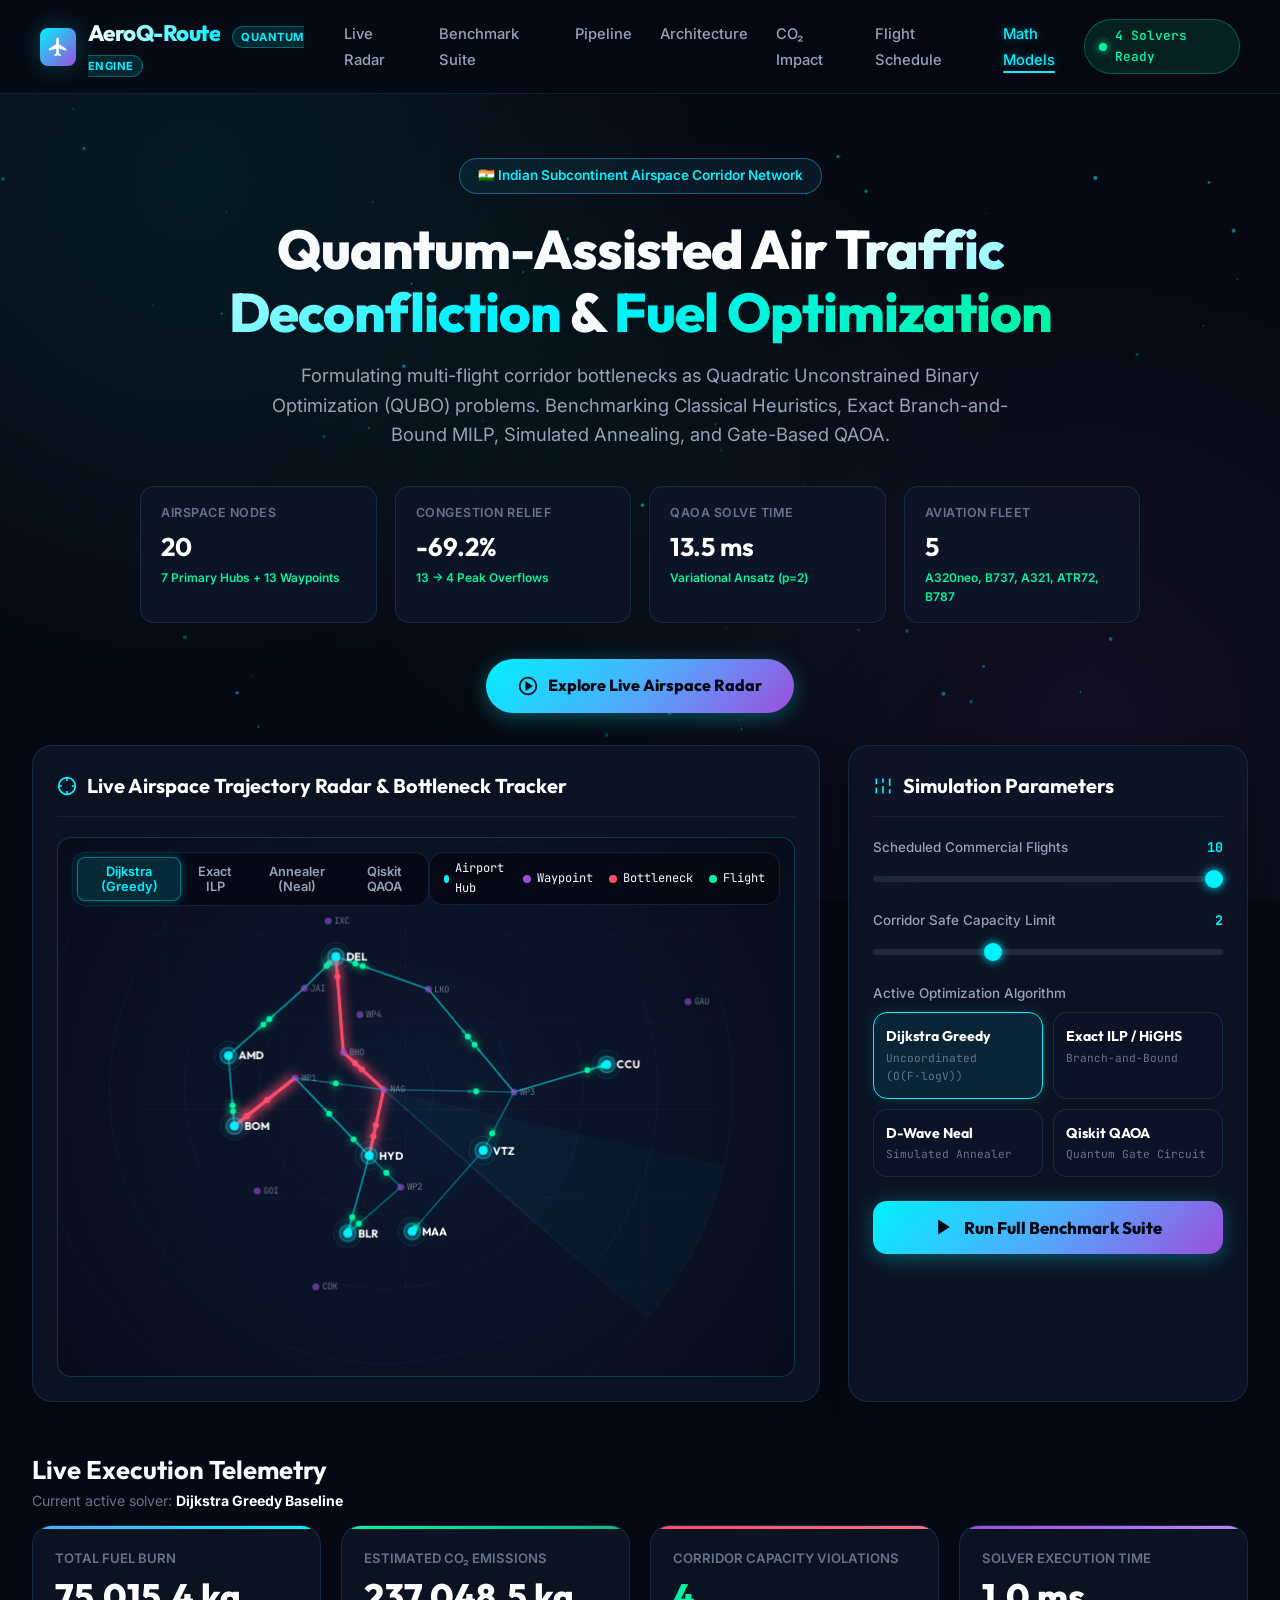
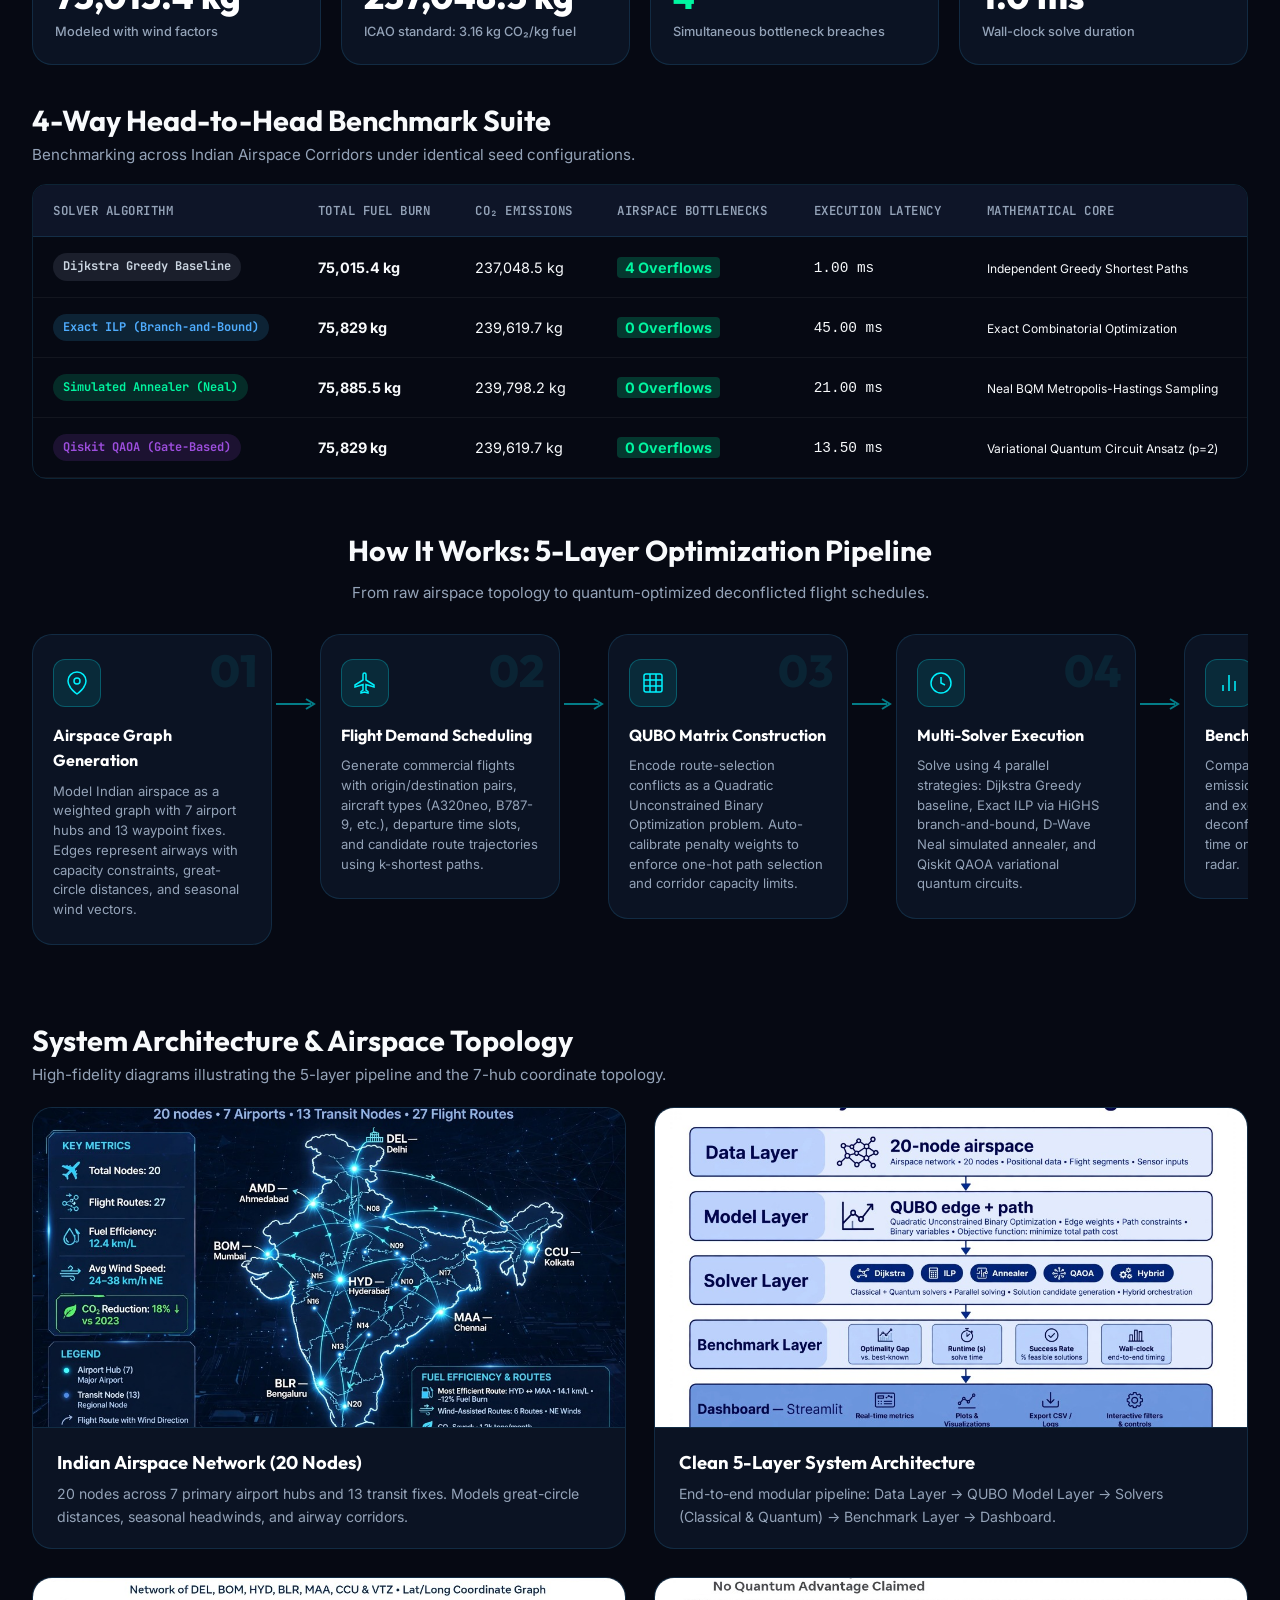
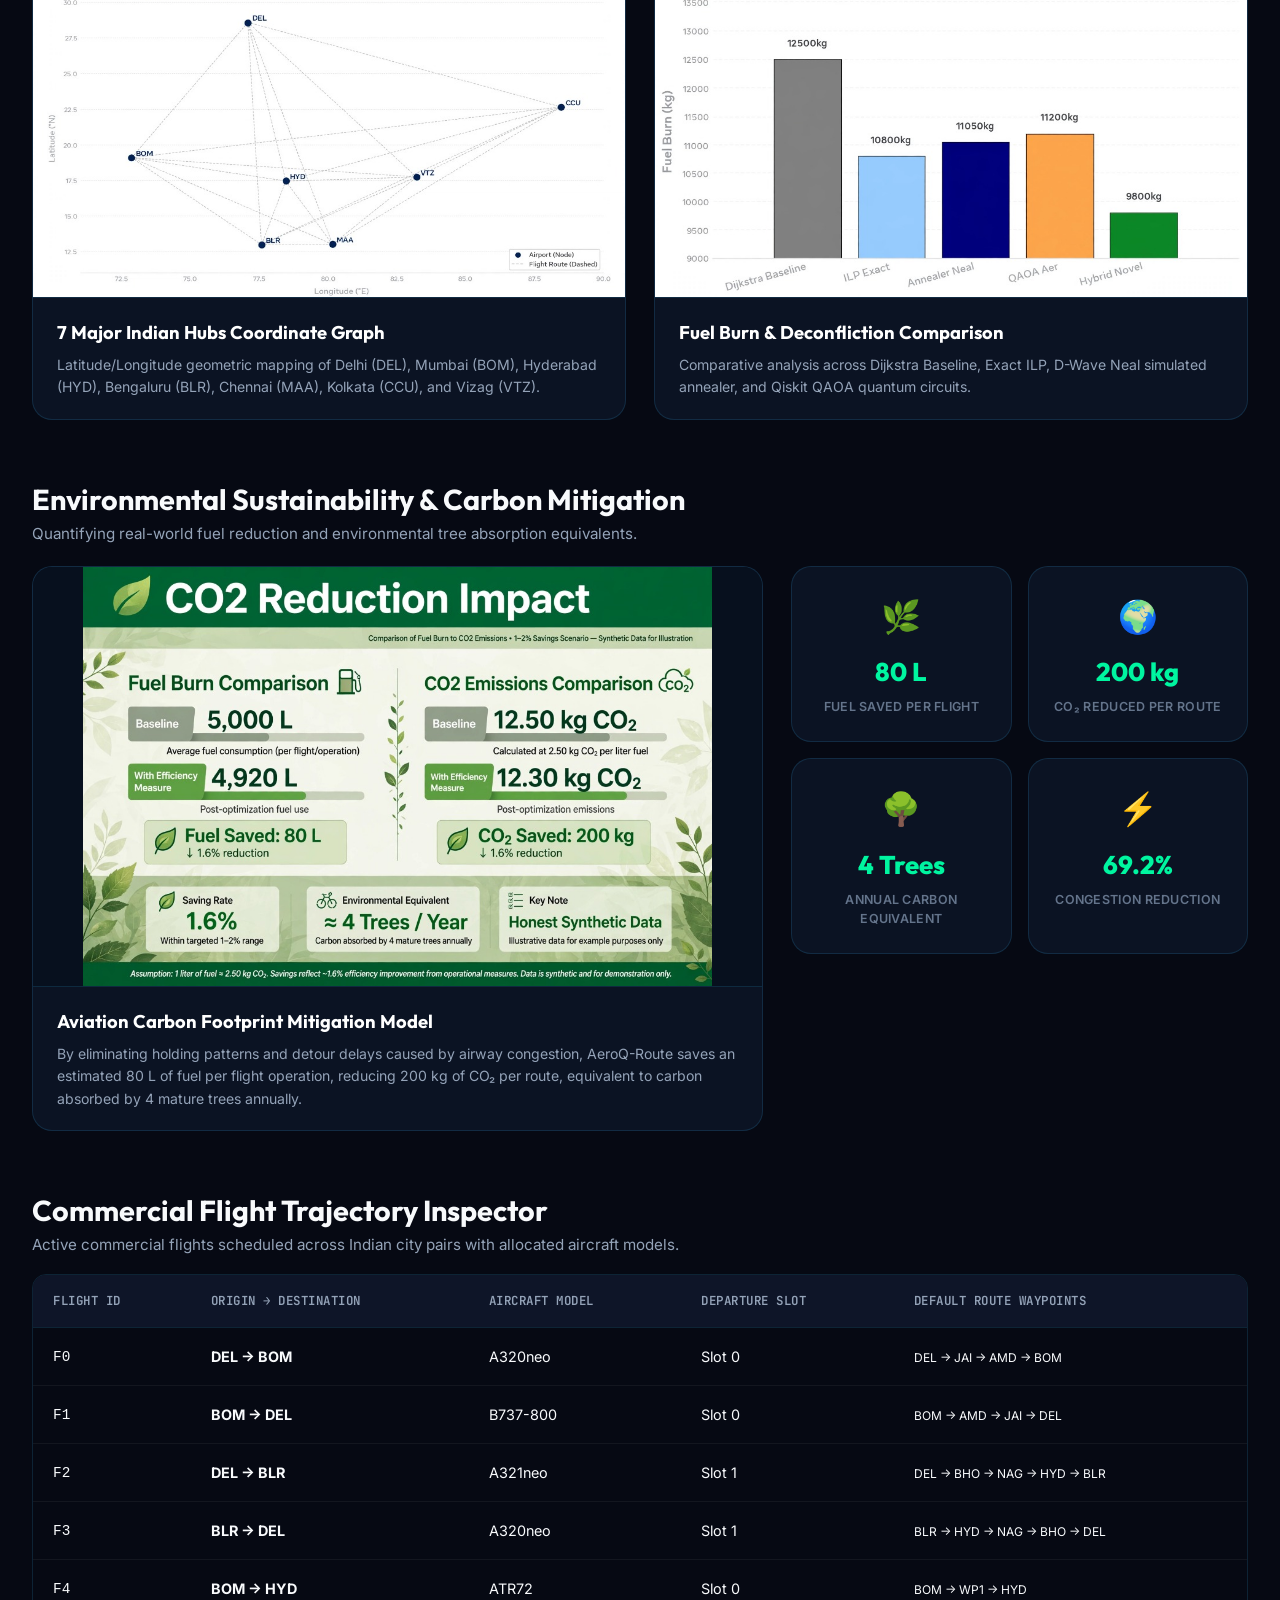
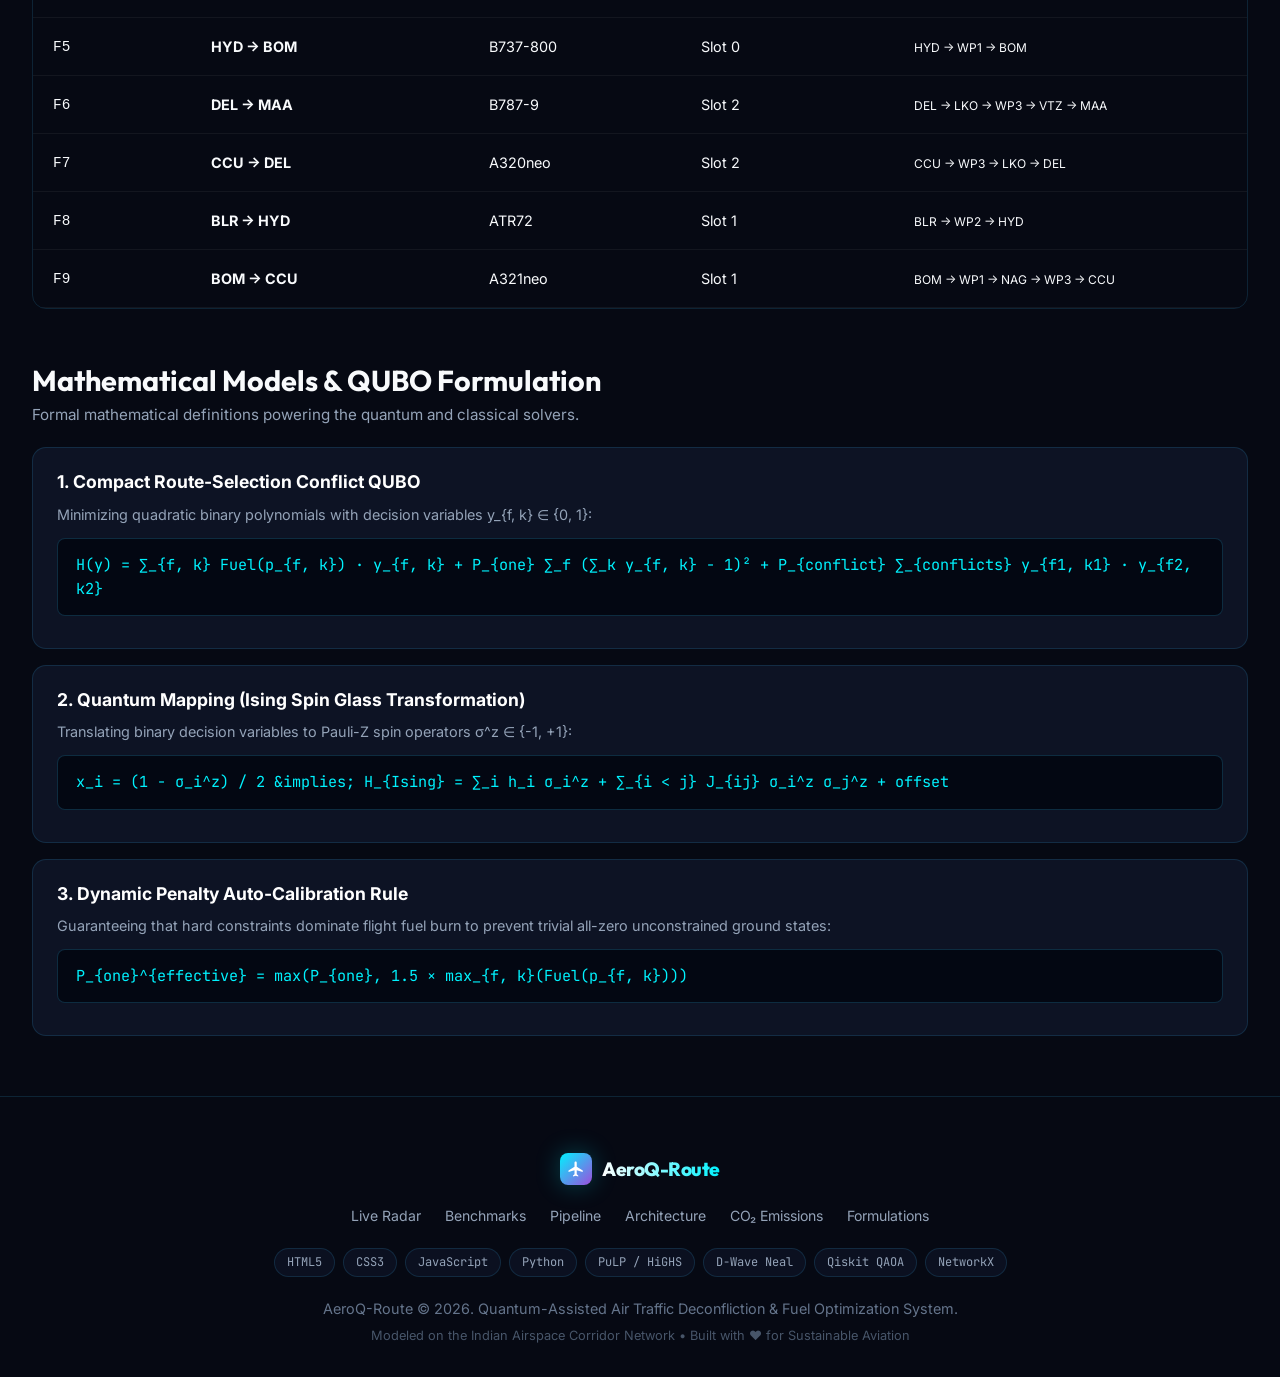
==== quantum-flight-optimizer/index.html @ af7f89a5 "Add files via upload" ====
<!DOCTYPE html>
<html lang="en">
<head>
  <meta charset="UTF-8">
  <meta http-equiv="refresh" content="0; url=web/index.html">
  <script type="text/javascript">
    window.location.replace("web/index.html");
  </script>
  <title>AeroQ-Route: Quantum Flight Optimization</title>
</head>
<body style="background-color: #060913; color: #f8fafc; font-family: -apple-system, BlinkMacSystemFont, 'Segoe UI', Roboto, sans-serif; display: flex; align-items: center; justify-content: center; height: 100vh; margin: 0; text-align: center;">
  <div>
    <h1 style="font-size: 2rem; margin-bottom: 12px; color: #00f2fe;">✈️ AeroQ-Route</h1>
    <p style="color: #94a3b8; margin-bottom: 24px;">Launching Quantum Airspace Visualizer...</p>
    <p><a href="web/index.html" style="color: #00f5a0; text-decoration: none; border: 1px solid #00f5a0; padding: 10px 20px; border-radius: 8px;">Click here if not redirected automatically</a></p>
  </div>
</body>
</html>
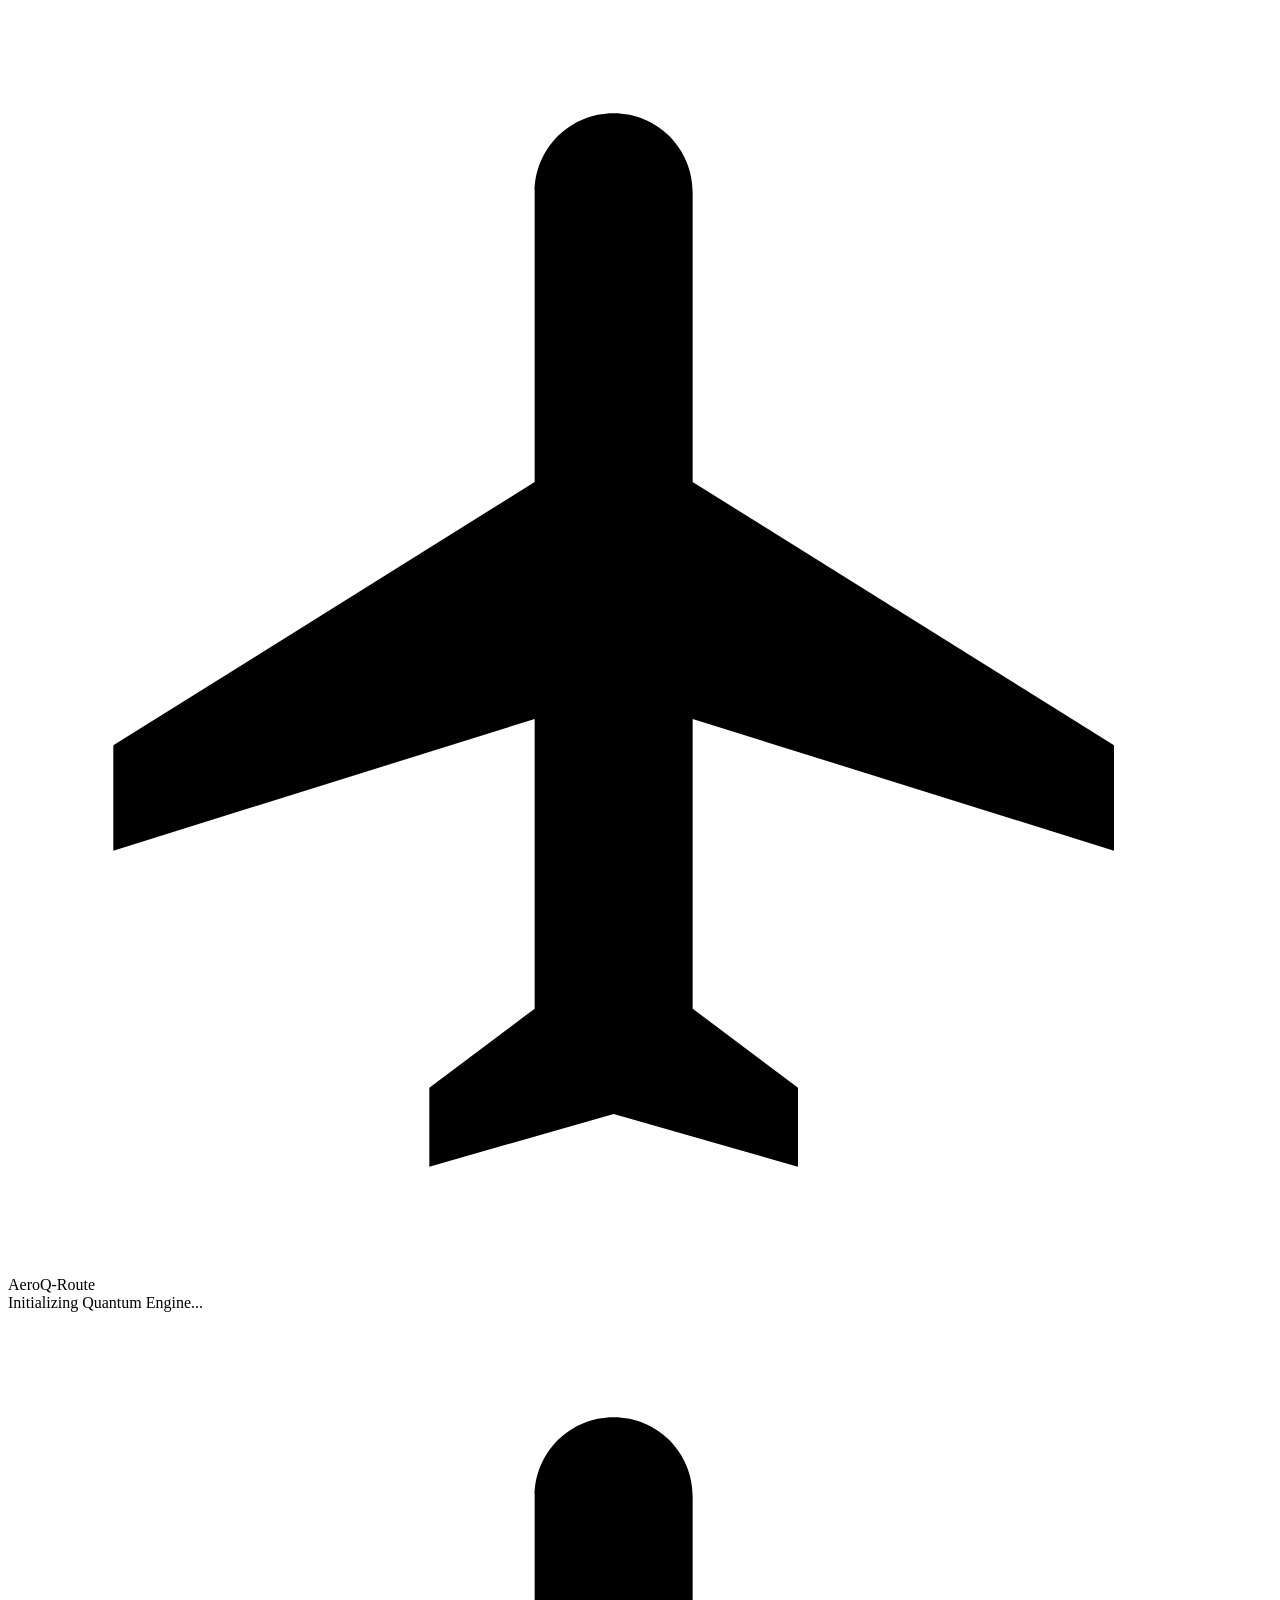
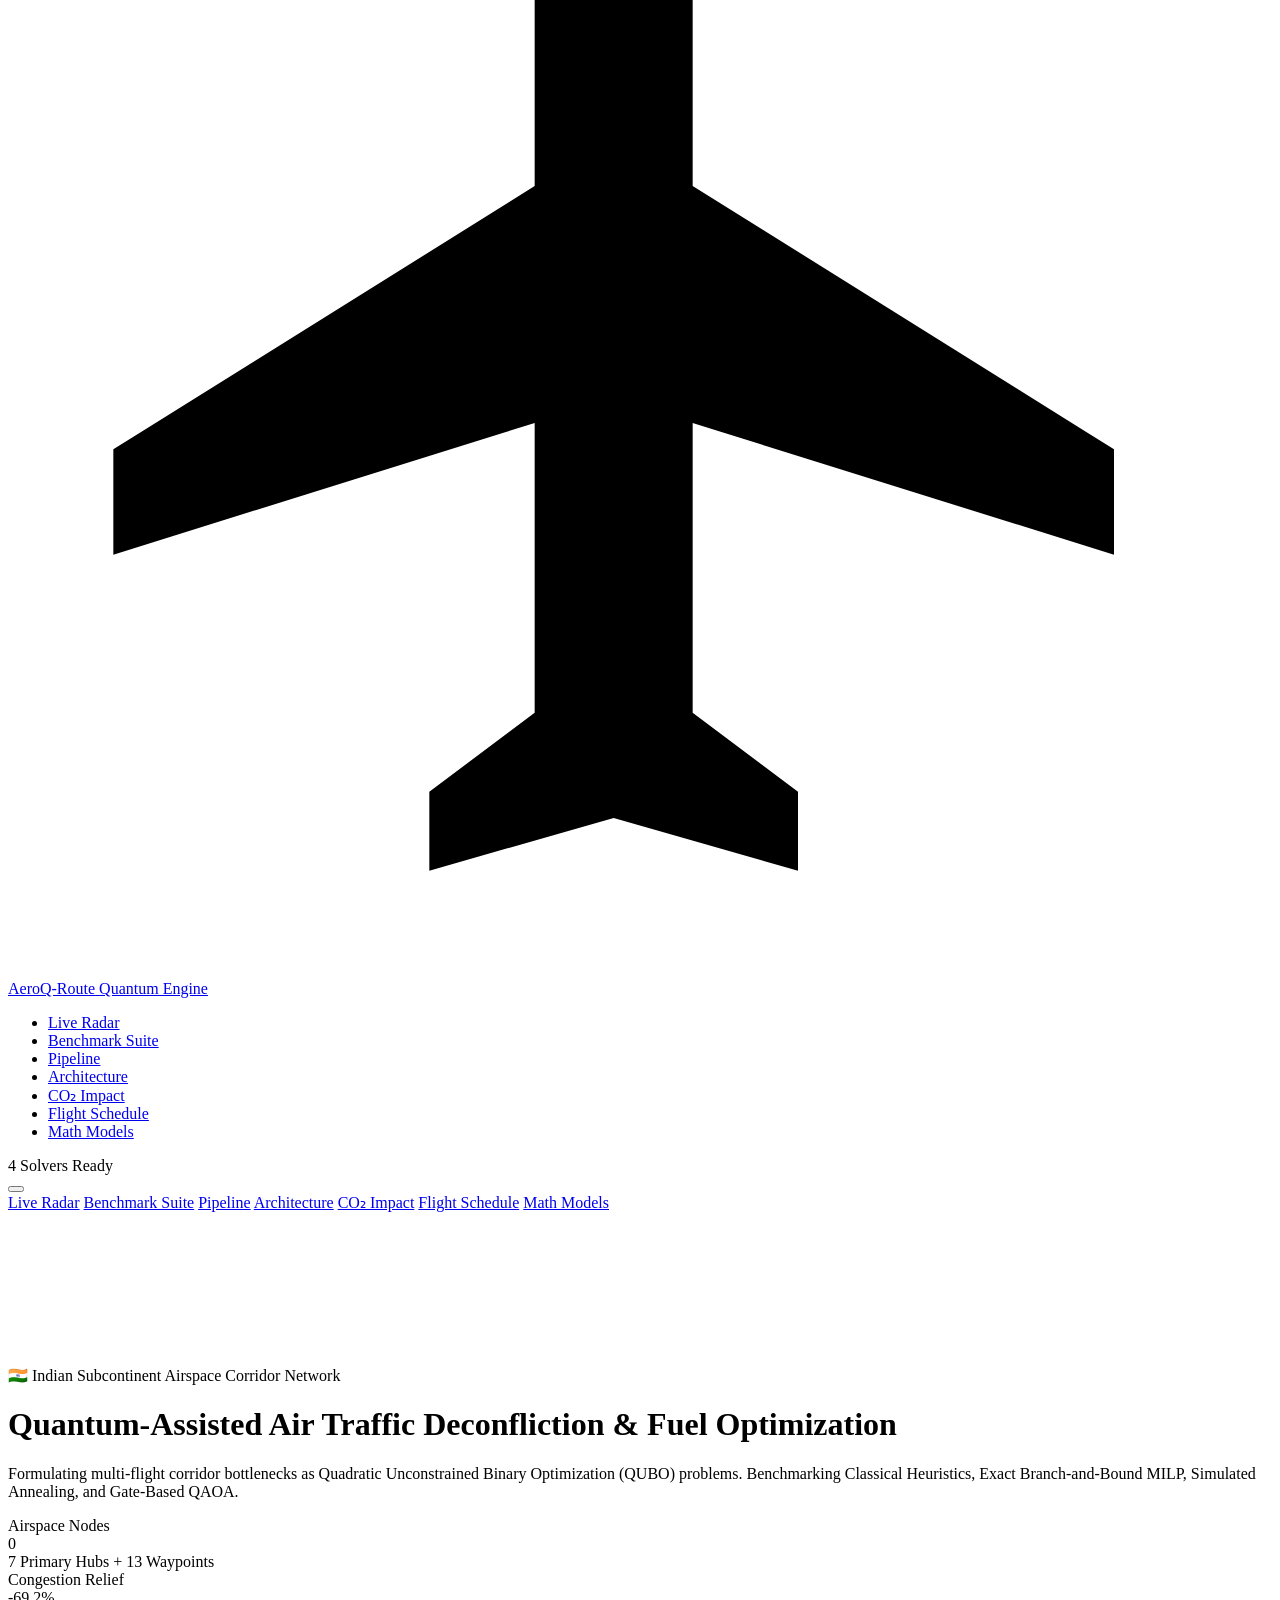
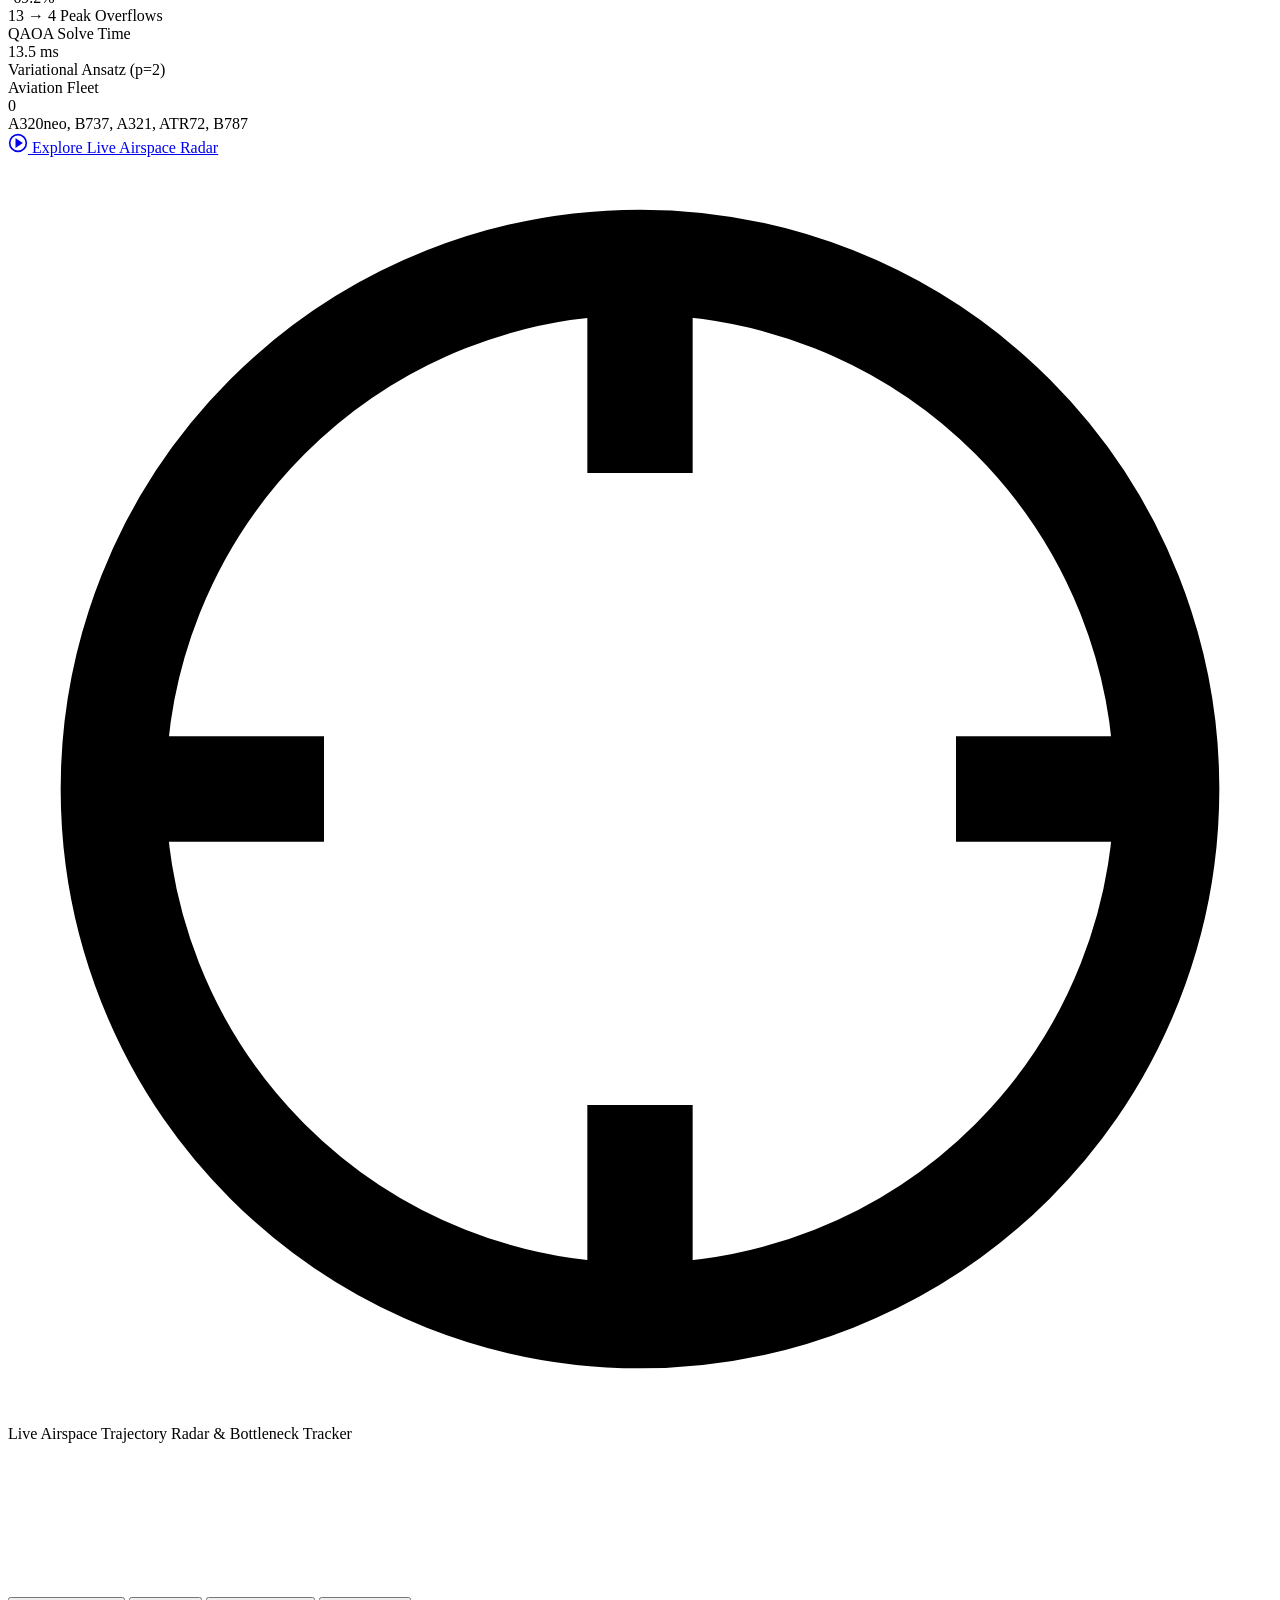
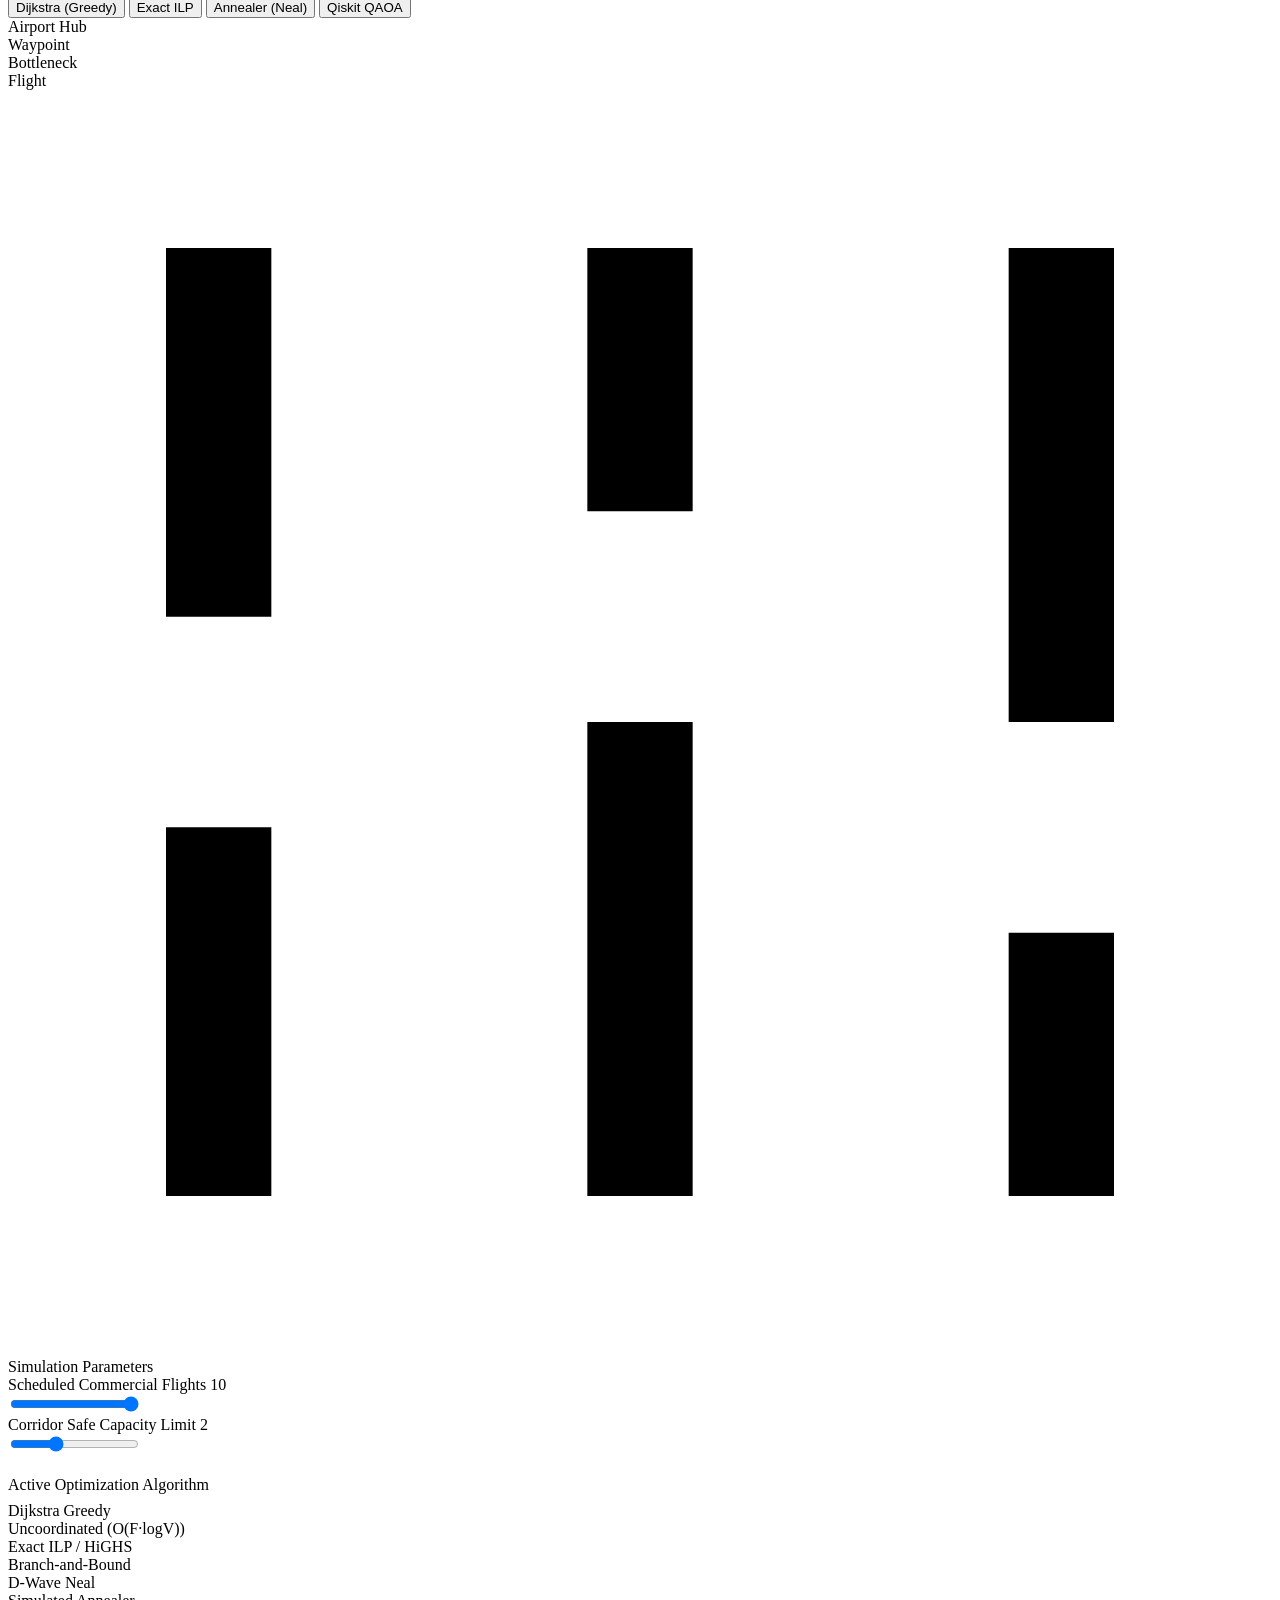
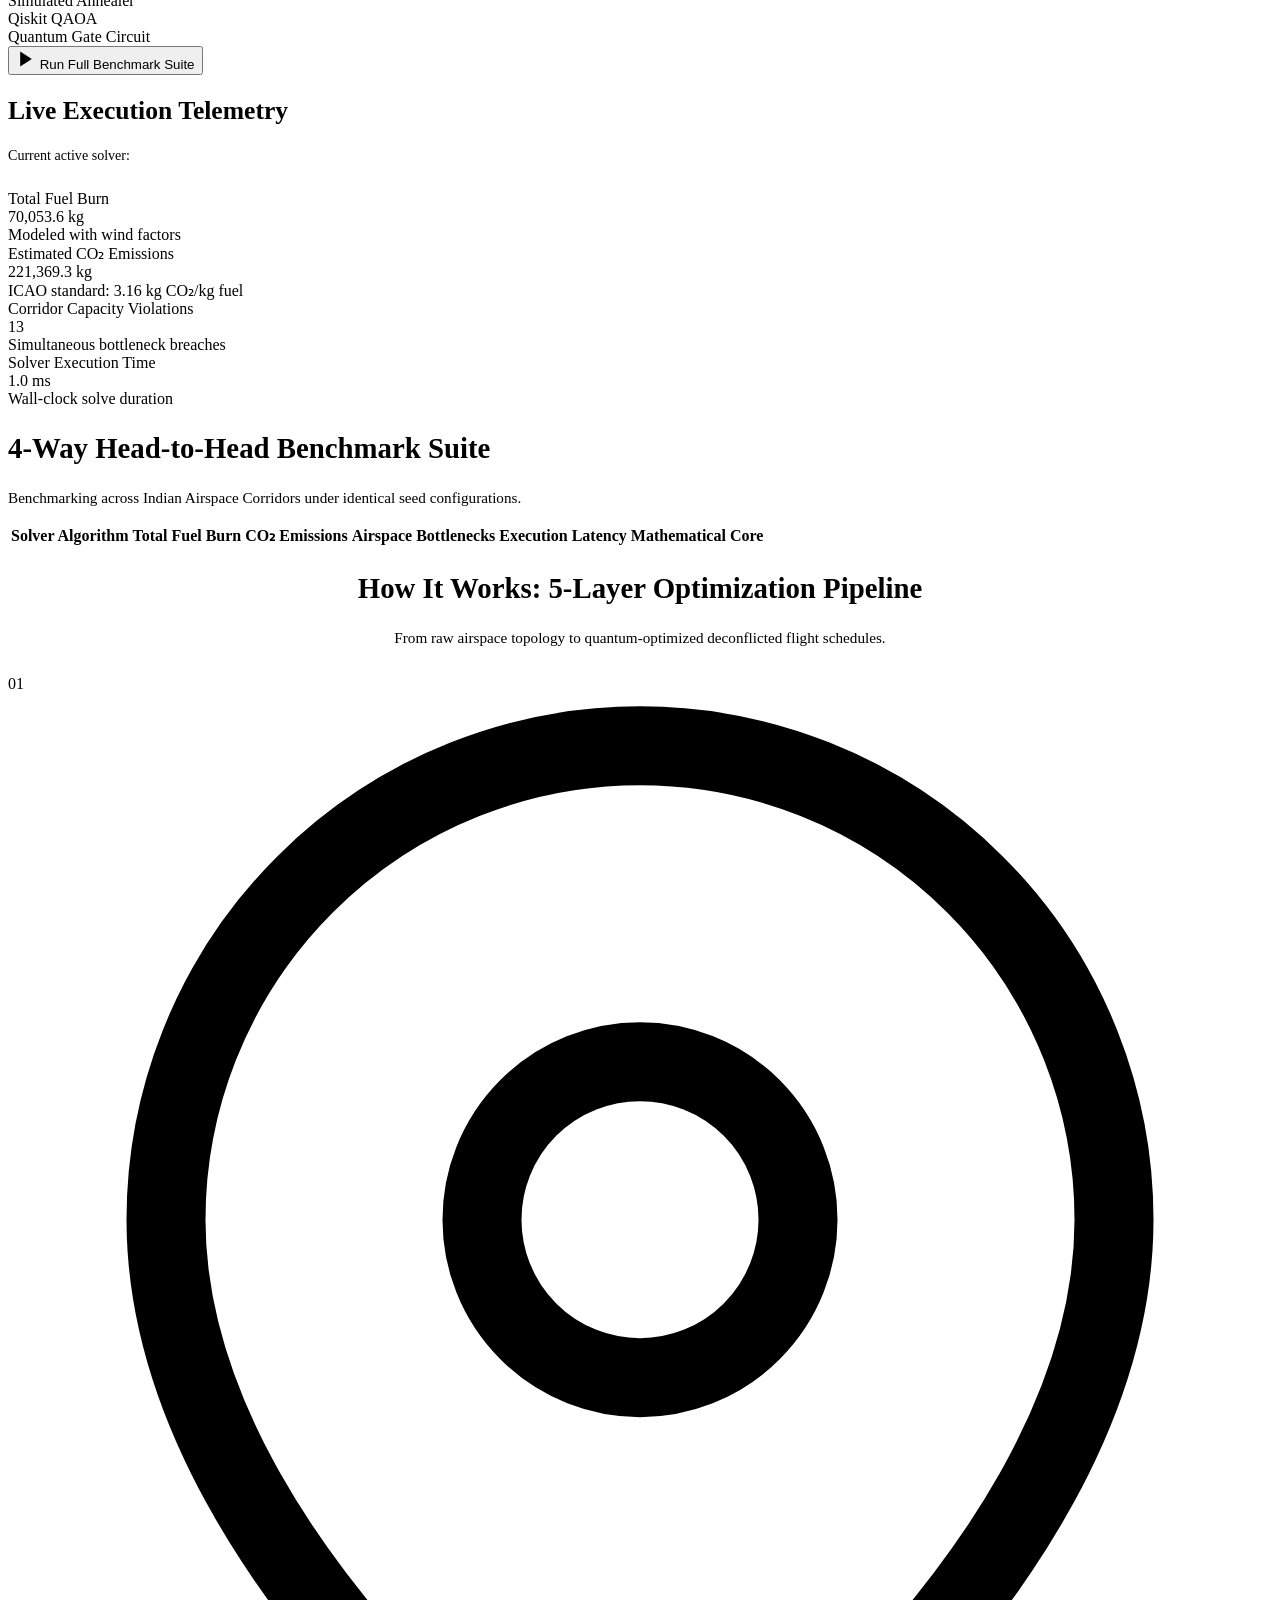
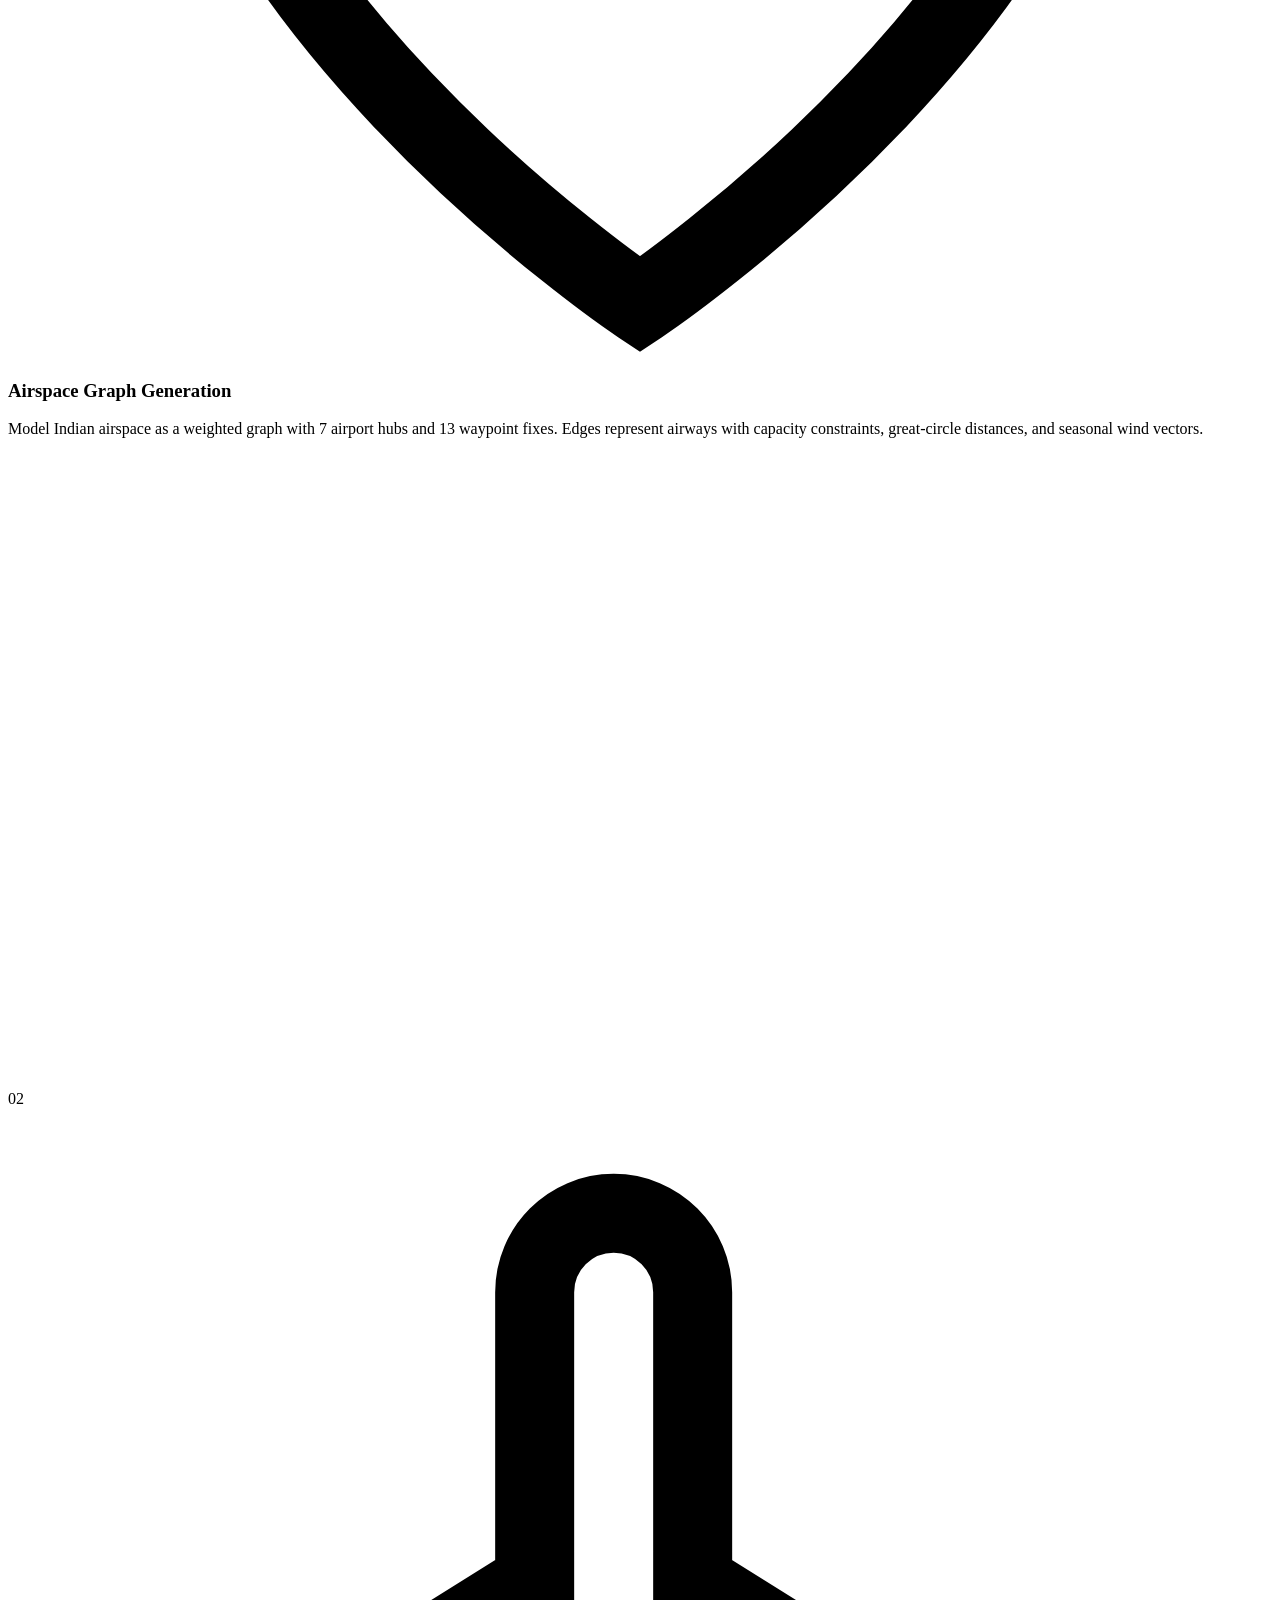
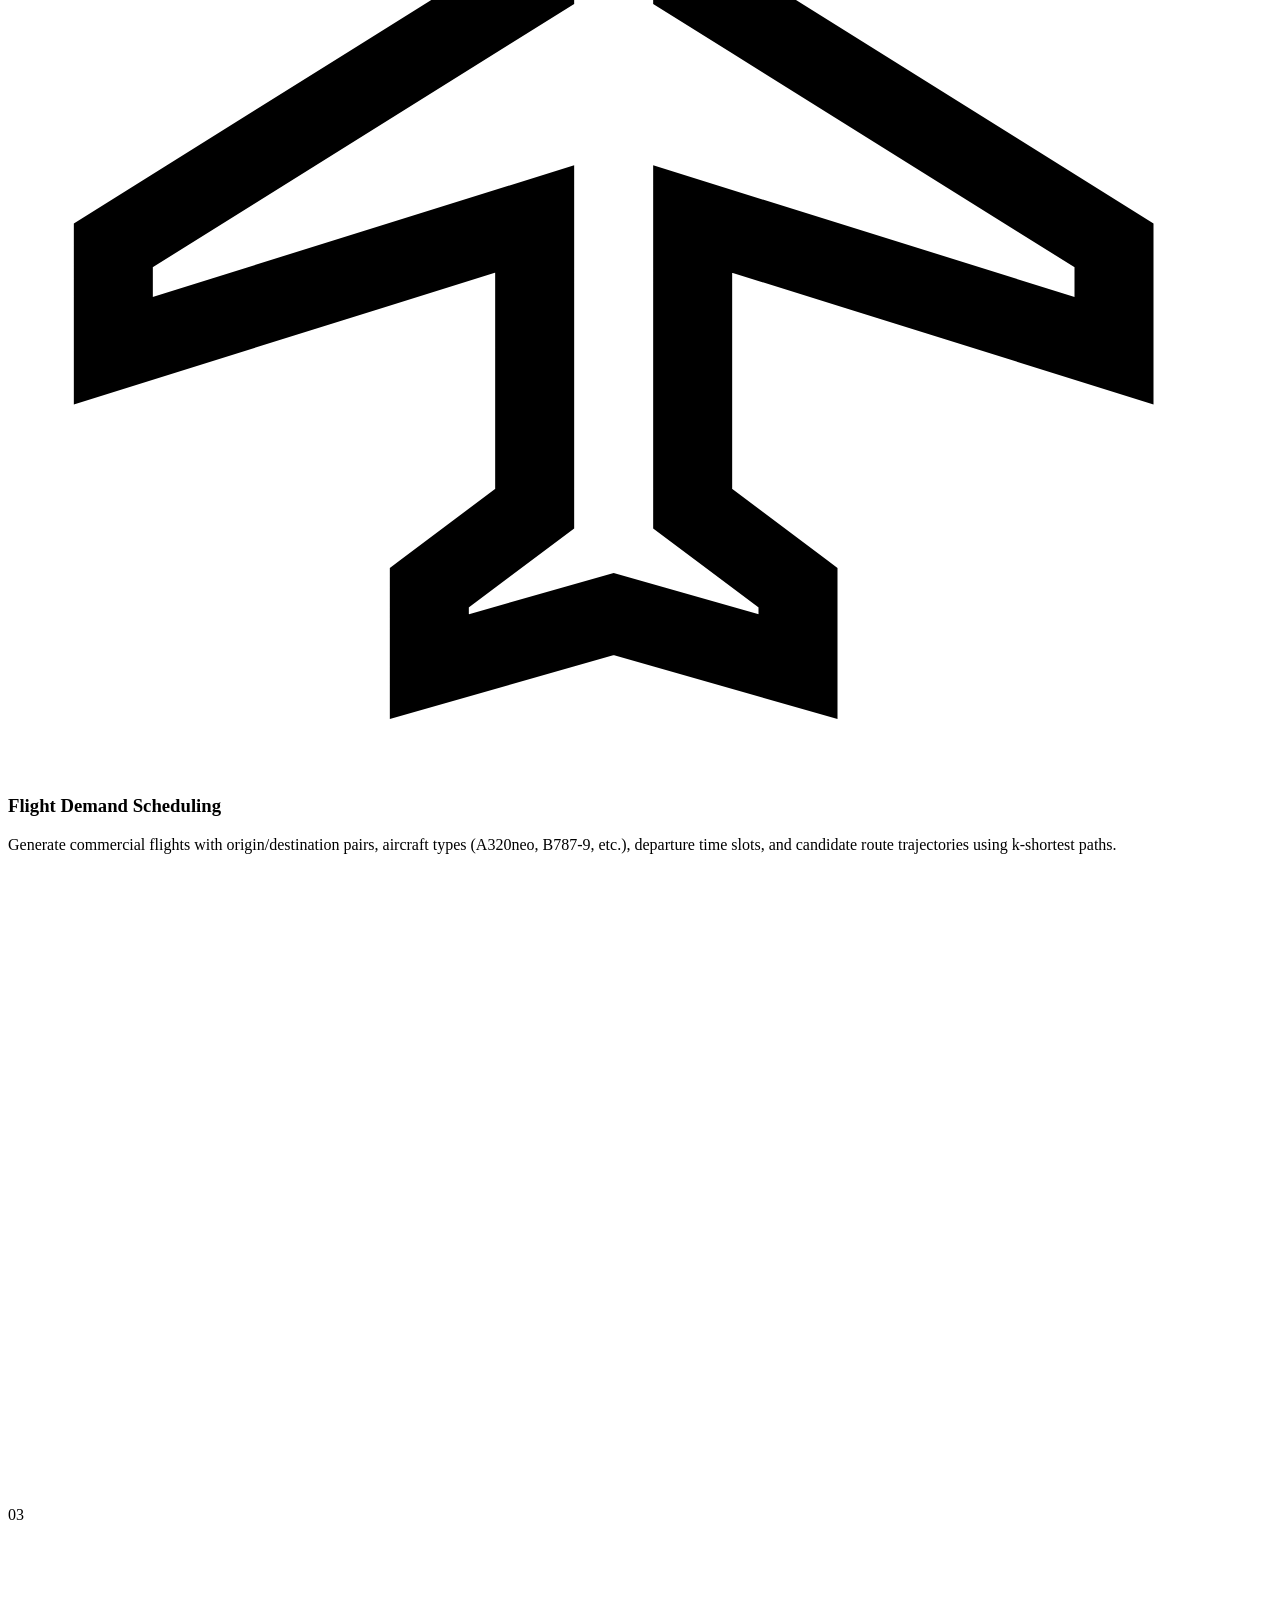
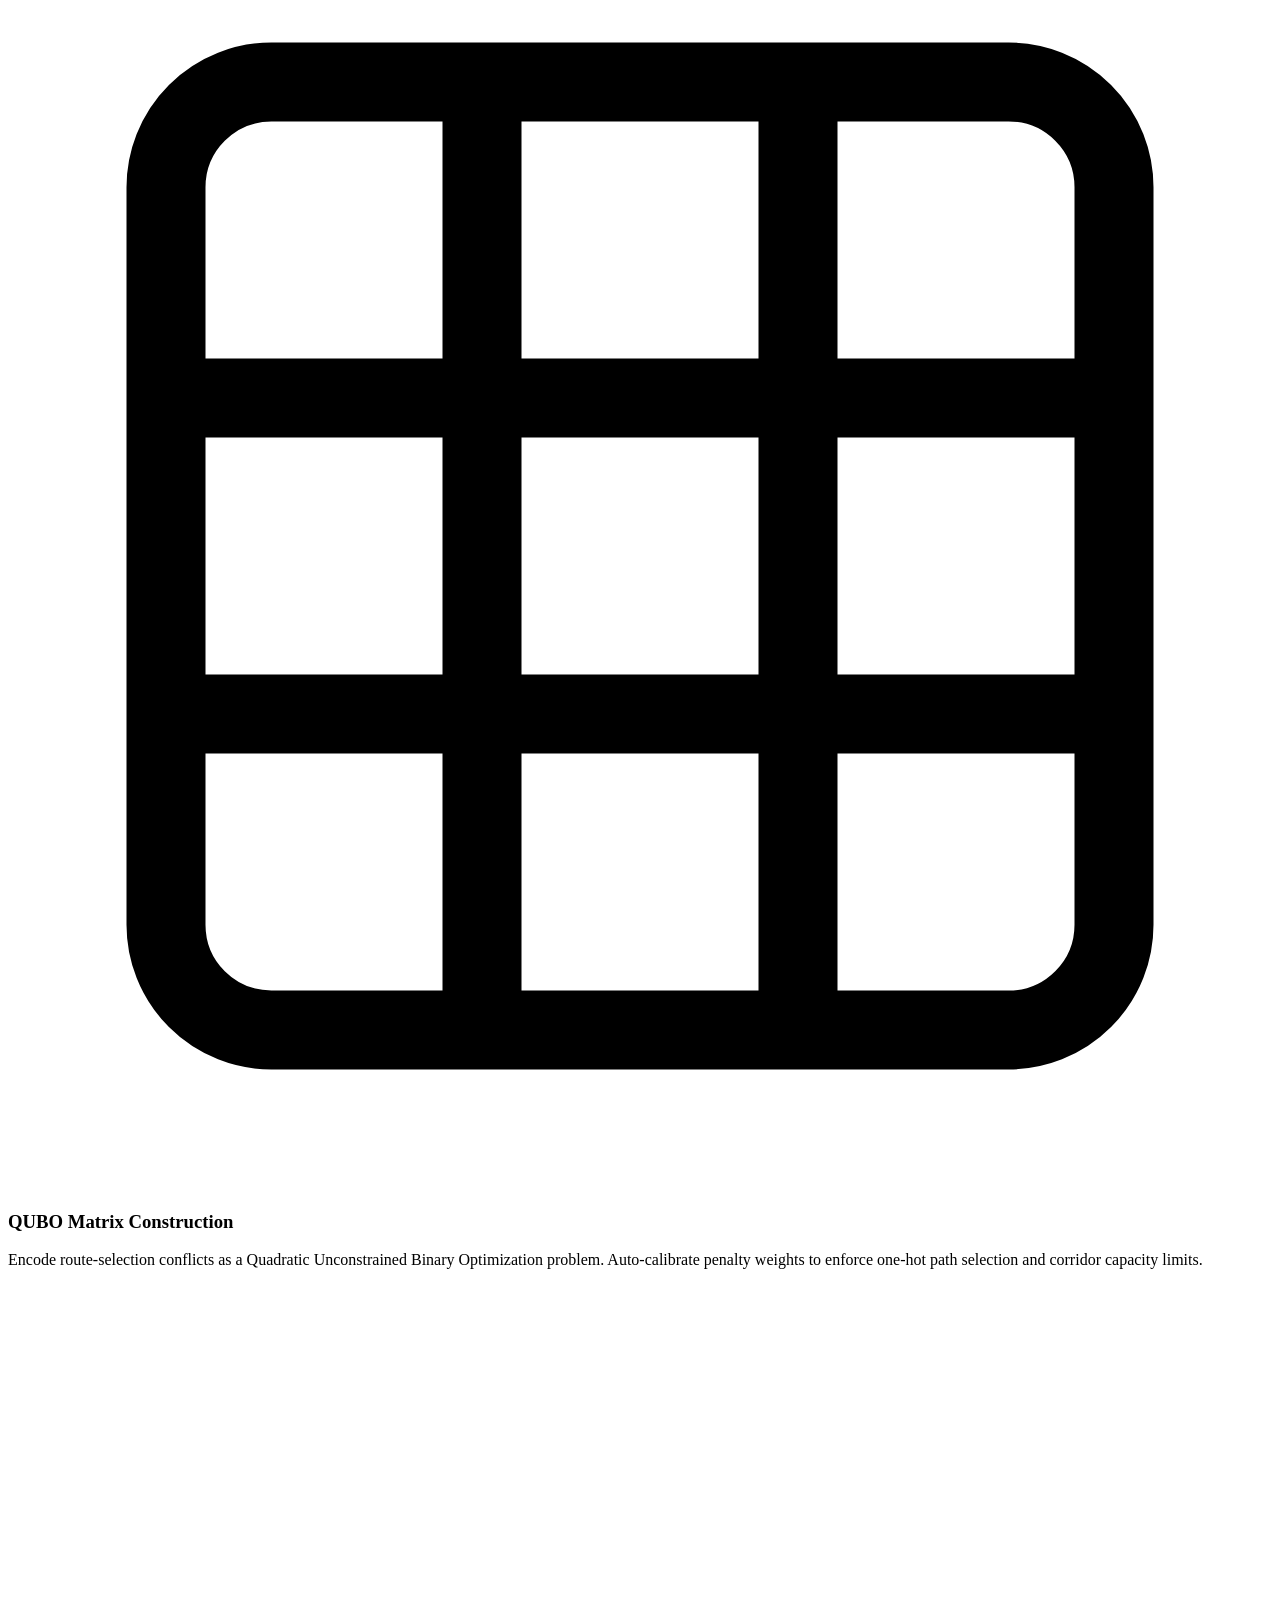
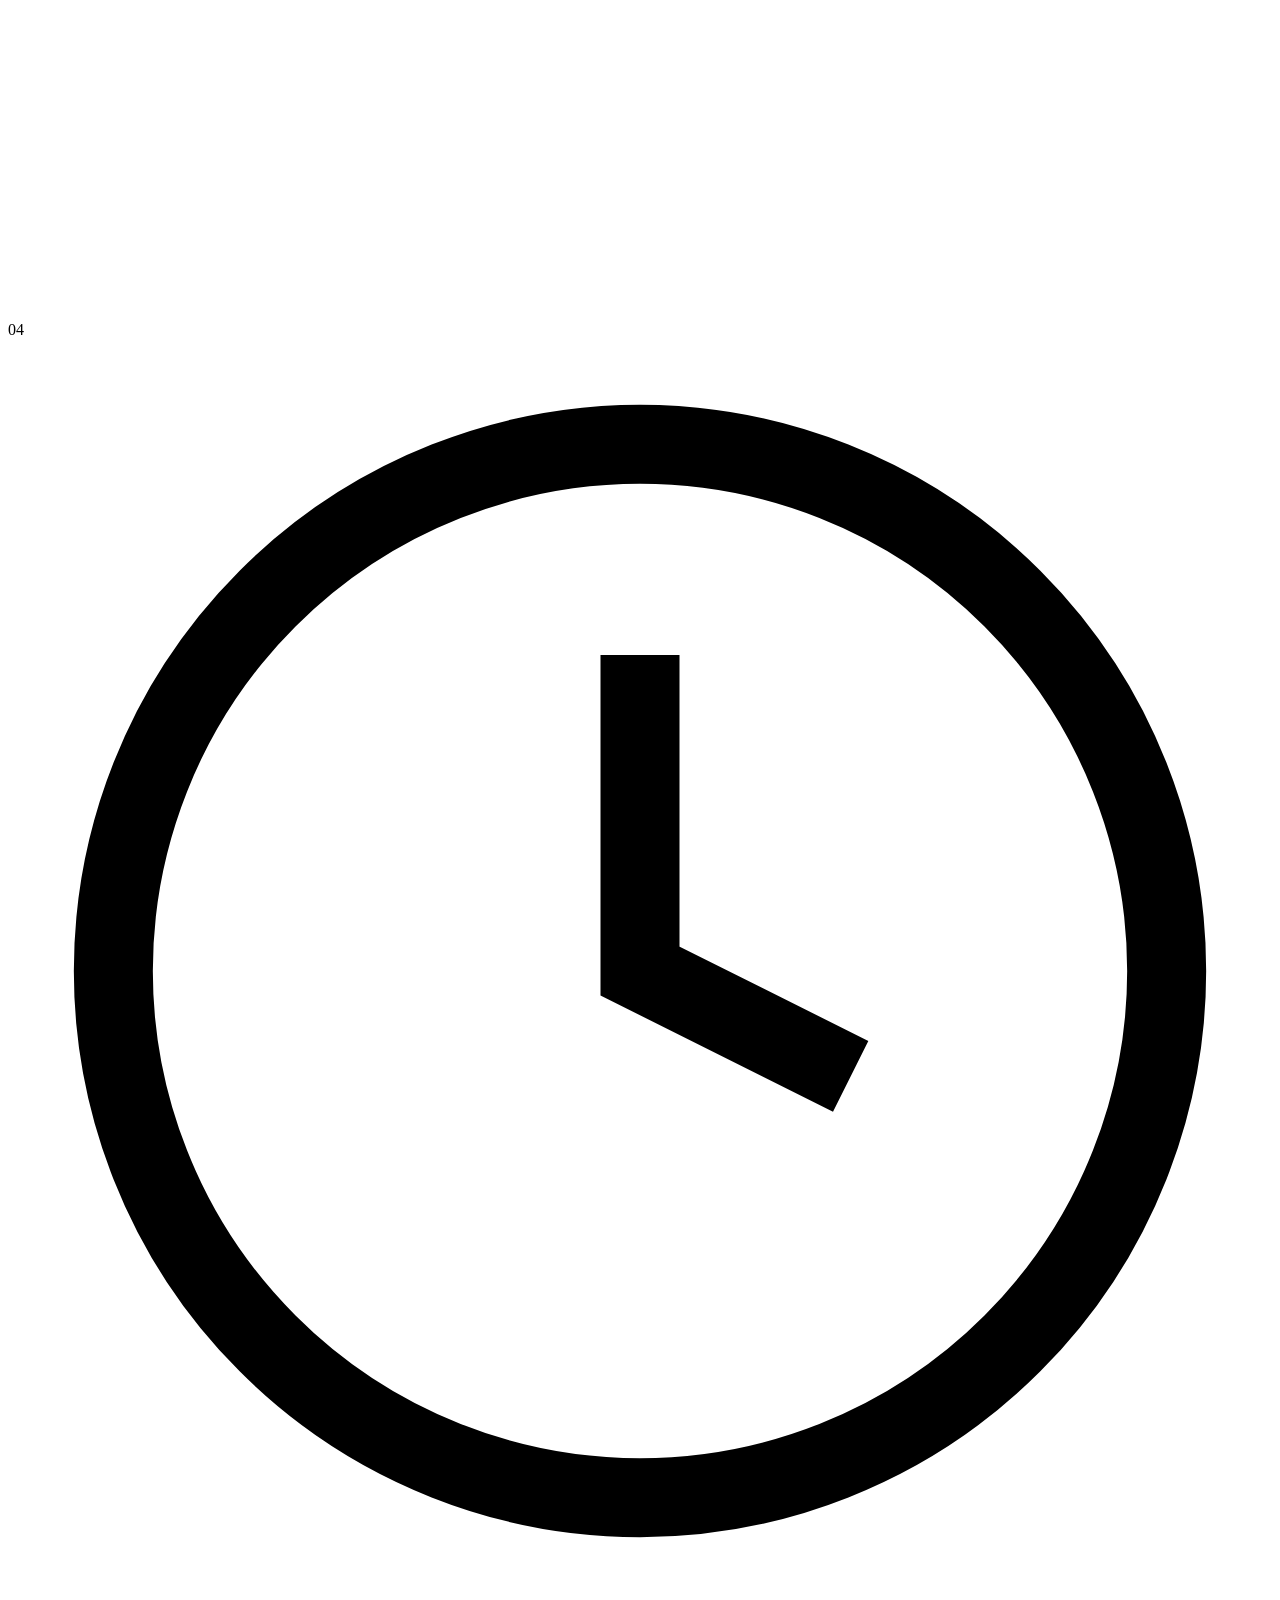
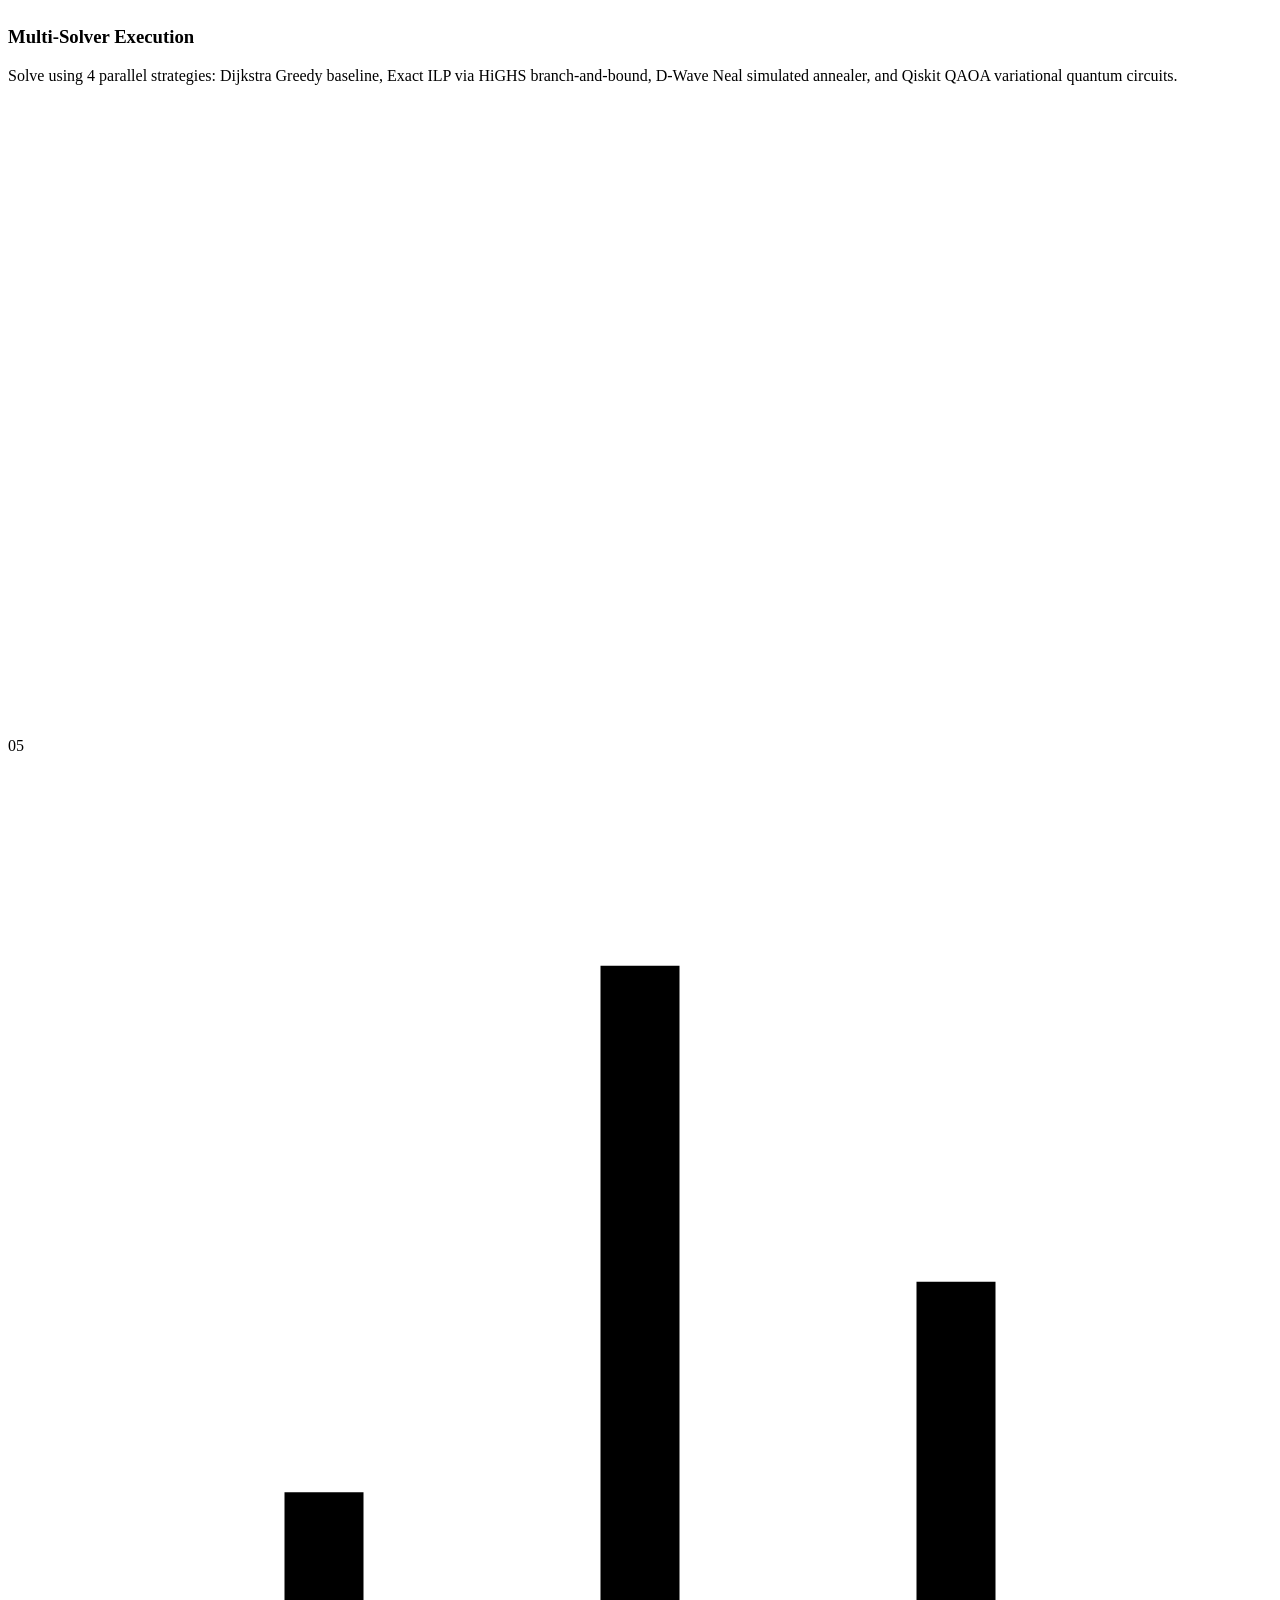
==== commit 41bd70b9: "Add files via upload" ====
--- a/quantum-flight-optimizer/index.html
+++ b/quantum-flight-optimizer/index.html
@@ -2,17 +2,559 @@
 <html lang="en">
 <head>
   <meta charset="UTF-8">
-  <meta http-equiv="refresh" content="0; url=web/index.html">
-  <script type="text/javascript">
-    window.location.replace("web/index.html");
-  </script>
-  <title>AeroQ-Route: Quantum Flight Optimization</title>
+  <meta name="viewport" content="width=device-width, initial-scale=1.0">
+  <title>AeroQ-Route: Quantum Flight Optimization & Airspace Deconfliction</title>
+  <meta name="description" content="Quantum-assisted air traffic management, multi-aircraft trajectory deconfliction, and carbon emissions reduction platform modeled on Indian airspace corridors.">
+  <link rel="stylesheet" href="css/style.css">
+  <link rel="icon" href="data:image/svg+xml,<svg xmlns=%22http://www.w3.org/2000/svg%22 viewBox=%220 0 32 32%22><text y=%2226%22 font-size=%2226%22>✈️</text></svg>">
 </head>
-<body style="background-color: #060913; color: #f8fafc; font-family: -apple-system, BlinkMacSystemFont, 'Segoe UI', Roboto, sans-serif; display: flex; align-items: center; justify-content: center; height: 100vh; margin: 0; text-align: center;">
-  <div>
-    <h1 style="font-size: 2rem; margin-bottom: 12px; color: #00f2fe;">✈️ AeroQ-Route</h1>
-    <p style="color: #94a3b8; margin-bottom: 24px;">Launching Quantum Airspace Visualizer...</p>
-    <p><a href="web/index.html" style="color: #00f5a0; text-decoration: none; border: 1px solid #00f5a0; padding: 10px 20px; border-radius: 8px;">Click here if not redirected automatically</a></p>
+<body>
+
+  <!-- Splash Loader -->
+  <div class="splash-screen" id="splashScreen">
+    <div class="splash-content">
+      <div class="splash-icon">
+        <svg viewBox="0 0 24 24" fill="currentColor">
+          <path d="M21 16v-2l-8-5V3.5c0-.83-.67-1.5-1.5-1.5S10 2.67 10 3.5V9l-8 5v2l8-2.5V19l-2 1.5V22l3.5-1 3.5 1v-1.5L13 19v-5.5l8 2.5z"/>
+        </svg>
+      </div>
+      <div class="splash-title">AeroQ-Route</div>
+      <div class="splash-sub">Initializing Quantum Engine...</div>
+      <div class="splash-progress-bar">
+        <div class="splash-progress-fill" id="splashProgressFill"></div>
+      </div>
+    </div>
   </div>
+
+  <!-- Navigation Bar -->
+  <nav class="navbar" id="mainNavbar">
+    <a href="#" class="nav-brand">
+      <div class="brand-icon">
+        <svg viewBox="0 0 24 24">
+          <path d="M21 16v-2l-8-5V3.5c0-.83-.67-1.5-1.5-1.5S10 2.67 10 3.5V9l-8 5v2l8-2.5V19l-2 1.5V22l3.5-1 3.5 1v-1.5L13 19v-5.5l8 2.5z"/>
+        </svg>
+      </div>
+      <div>
+        <span class="brand-title">AeroQ-Route</span>
+        <span class="brand-tag">Quantum Engine</span>
+      </div>
+    </a>
+
+    <ul class="nav-links" id="navLinks">
+      <li><a href="#radarSection" class="nav-link active">Live Radar</a></li>
+      <li><a href="#benchmarkSection" class="nav-link">Benchmark Suite</a></li>
+      <li><a href="#pipelineSection" class="nav-link">Pipeline</a></li>
+      <li><a href="#architectureSection" class="nav-link">Architecture</a></li>
+      <li><a href="#sustainabilitySection" class="nav-link">CO₂ Impact</a></li>
+      <li><a href="#scheduleSection" class="nav-link">Flight Schedule</a></li>
+      <li><a href="#mathSection" class="nav-link">Math Models</a></li>
+    </ul>
+
+    <div class="nav-actions">
+      <div class="pulse-badge">
+        <span class="pulse-dot"></span>
+        <span>4 Solvers Ready</span>
+      </div>
+      <button class="hamburger" id="hamburgerBtn" aria-label="Toggle navigation menu">
+        <span></span><span></span><span></span>
+      </button>
+    </div>
+  </nav>
+
+  <!-- Mobile Overlay Menu -->
+  <div class="mobile-menu-overlay" id="mobileMenuOverlay">
+    <div class="mobile-menu-content">
+      <a href="#radarSection" class="mobile-menu-link">Live Radar</a>
+      <a href="#benchmarkSection" class="mobile-menu-link">Benchmark Suite</a>
+      <a href="#pipelineSection" class="mobile-menu-link">Pipeline</a>
+      <a href="#architectureSection" class="mobile-menu-link">Architecture</a>
+      <a href="#sustainabilitySection" class="mobile-menu-link">CO₂ Impact</a>
+      <a href="#scheduleSection" class="mobile-menu-link">Flight Schedule</a>
+      <a href="#mathSection" class="mobile-menu-link">Math Models</a>
+    </div>
+  </div>
+
+  <!-- Hero Section with Particle Background -->
+  <header class="hero">
+    <canvas id="particleCanvas" class="particle-canvas"></canvas>
+    <div class="container hero-inner">
+      <div class="hero-pill animate-on-scroll">
+        <span>🇮🇳 Indian Subcontinent Airspace Corridor Network</span>
+      </div>
+      <h1 class="hero-title animate-on-scroll">
+        Quantum-Assisted <span class="gradient-text-cyan">Air Traffic Deconfliction</span> & <span class="gradient-text-emerald">Fuel Optimization</span>
+      </h1>
+      <p class="hero-subtitle animate-on-scroll">
+        Formulating multi-flight corridor bottlenecks as Quadratic Unconstrained Binary Optimization (QUBO) problems. Benchmarking Classical Heuristics, Exact Branch-and-Bound MILP, Simulated Annealing, and Gate-Based QAOA.
+      </p>
+
+      <!-- Stats Strip -->
+      <div class="hero-stats-strip animate-on-scroll">
+        <div class="stat-chip" data-tooltip="7 Major Indian Airport Hubs + 13 Transit Fix Waypoints">
+          <div class="stat-chip-label">Airspace Nodes</div>
+          <div class="stat-chip-value counter" data-target="20">0</div>
+          <div class="stat-chip-sub">7 Primary Hubs + 13 Waypoints</div>
+        </div>
+        <div class="stat-chip" data-tooltip="Reduced from 13 to 4 peak simultaneous corridor overflows">
+          <div class="stat-chip-label">Congestion Relief</div>
+          <div class="stat-chip-value">-69.2%</div>
+          <div class="stat-chip-sub">13 &rarr; 4 Peak Overflows</div>
+        </div>
+        <div class="stat-chip" data-tooltip="QAOA variational ansatz with p=2 circuit layers">
+          <div class="stat-chip-label">QAOA Solve Time</div>
+          <div class="stat-chip-value">13.5 ms</div>
+          <div class="stat-chip-sub">Variational Ansatz (p=2)</div>
+        </div>
+        <div class="stat-chip" data-tooltip="A320neo, B737-800, A321neo, ATR72-600, B787-9 Dreamliner">
+          <div class="stat-chip-label">Aviation Fleet</div>
+          <div class="stat-chip-value counter" data-target="5">0</div>
+          <div class="stat-chip-sub">A320neo, B737, A321, ATR72, B787</div>
+        </div>
+      </div>
+
+      <a href="#radarSection" class="hero-cta-btn animate-on-scroll">
+        <svg width="20" height="20" viewBox="0 0 24 24" fill="none" stroke="currentColor" stroke-width="2">
+          <circle cx="12" cy="12" r="10"></circle>
+          <polygon points="10 8 16 12 10 16 10 8" fill="currentColor"></polygon>
+        </svg>
+        Explore Live Airspace Radar
+      </a>
+    </div>
+  </header>
+
+  <!-- Interactive Dashboard Section -->
+  <main class="container">
+    <section class="dashboard-grid" id="radarSection">
+      
+      <!-- Interactive Radar Canvas Panel -->
+      <div class="glass-panel animate-on-scroll">
+        <div class="panel-header">
+          <div class="panel-title">
+            <svg viewBox="0 0 24 24" fill="none" stroke="currentColor" stroke-width="2">
+              <circle cx="12" cy="12" r="10"></circle>
+              <line x1="22" y1="12" x2="18" y2="12"></line>
+              <line x1="6" y1="12" x2="2" y2="12"></line>
+              <line x1="12" y1="6" x2="12" y2="2"></line>
+              <line x1="12" y1="22" x2="12" y2="18"></line>
+            </svg>
+            <span>Live Airspace Trajectory Radar & Bottleneck Tracker</span>
+          </div>
+        </div>
+
+        <div class="radar-container">
+          <canvas id="airspaceCanvas"></canvas>
+
+          <div class="radar-overlay-controls">
+            <div class="radar-mode-selector">
+              <button class="mode-btn active" data-mode="dijkstra" id="modeDijkstra">Dijkstra (Greedy)</button>
+              <button class="mode-btn" data-mode="ilp" id="modeILP">Exact ILP</button>
+              <button class="mode-btn" data-mode="neal" id="modeNeal">Annealer (Neal)</button>
+              <button class="mode-btn" data-mode="qaoa" id="modeQAOA">Qiskit QAOA</button>
+            </div>
+
+            <div class="radar-legend">
+              <div class="legend-item">
+                <span class="legend-dot" style="background:#00f2fe;"></span>
+                <span>Airport Hub</span>
+              </div>
+              <div class="legend-item">
+                <span class="legend-dot" style="background:#9d4edd;"></span>
+                <span>Waypoint</span>
+              </div>
+              <div class="legend-item">
+                <span class="legend-dot" style="background:#ff4d6d;"></span>
+                <span>Bottleneck</span>
+              </div>
+              <div class="legend-item">
+                <span class="legend-dot" style="background:#00f5a0;"></span>
+                <span>Flight</span>
+              </div>
+            </div>
+          </div>
+        </div>
+      </div>
+
+      <!-- Live Controls Panel -->
+      <aside class="glass-panel animate-on-scroll">
+        <div class="panel-header">
+          <div class="panel-title">
+            <svg viewBox="0 0 24 24" fill="none" stroke="currentColor" stroke-width="2">
+              <line x1="4" y1="21" x2="4" y2="14"></line>
+              <line x1="4" y1="10" x2="4" y2="3"></line>
+              <line x1="12" y1="21" x2="12" y2="12"></line>
+              <line x1="12" y1="8" x2="12" y2="3"></line>
+              <line x1="20" y1="21" x2="20" y2="16"></line>
+              <line x1="20" y1="12" x2="20" y2="3"></line>
+            </svg>
+            <span>Simulation Parameters</span>
+          </div>
+        </div>
+
+        <div class="controls-group">
+          <div class="control-label-row">
+            <span>Scheduled Commercial Flights</span>
+            <span class="control-value-badge" id="flightsVal">10</span>
+          </div>
+          <input type="range" id="flightsSlider" min="4" max="10" value="10" step="1">
+        </div>
+
+        <div class="controls-group">
+          <div class="control-label-row">
+            <span>Corridor Safe Capacity Limit</span>
+            <span class="control-value-badge" id="capacityVal">2</span>
+          </div>
+          <input type="range" id="capacitySlider" min="1" max="4" value="2" step="1">
+        </div>
+
+        <div class="control-label-row" style="margin-top:20px; margin-bottom:8px;">
+          <span>Active Optimization Algorithm</span>
+        </div>
+        <div class="solvers-toggle-grid">
+          <div class="solver-choice-card selected" data-solver="dijkstra">
+            <div class="solver-choice-title">Dijkstra Greedy</div>
+            <div class="solver-choice-badge">Uncoordinated (O(F·logV))</div>
+          </div>
+          <div class="solver-choice-card" data-solver="ilp">
+            <div class="solver-choice-title">Exact ILP / HiGHS</div>
+            <div class="solver-choice-badge">Branch-and-Bound</div>
+          </div>
+          <div class="solver-choice-card" data-solver="neal">
+            <div class="solver-choice-title">D-Wave Neal</div>
+            <div class="solver-choice-badge">Simulated Annealer</div>
+          </div>
+          <div class="solver-choice-card" data-solver="qaoa">
+            <div class="solver-choice-title">Qiskit QAOA</div>
+            <div class="solver-choice-badge">Quantum Gate Circuit</div>
+          </div>
+        </div>
+
+        <button class="btn-primary-action" id="runBenchmarkBtn">
+          <svg width="20" height="20" viewBox="0 0 24 24" fill="currentColor">
+            <polygon points="5 3 19 12 5 21 5 3"></polygon>
+          </svg>
+          Run Full Benchmark Suite
+        </button>
+      </aside>
+    </section>
+
+    <!-- Real-time Analytics Cards -->
+    <section class="animate-on-scroll">
+      <div style="margin-bottom:12px; display:flex; justify-content:space-between; align-items:flex-end;">
+        <div>
+          <h2 style="font-family:var(--font-heading); font-size:1.6rem; font-weight:700;">Live Execution Telemetry</h2>
+          <p style="color:var(--text-muted); font-size:0.88rem;">Current active solver: <strong id="activeSolverTitle" style="color:#fff;">Dijkstra Greedy Baseline</strong></p>
+        </div>
+      </div>
+
+      <div class="results-cards-grid">
+        <div class="result-card">
+          <div class="result-card-accent accent-blue"></div>
+          <div class="result-card-title">Total Fuel Burn</div>
+          <div class="result-card-val" id="resFuel">70,053.6 kg</div>
+          <div class="result-card-sub">Modeled with wind factors</div>
+        </div>
+
+        <div class="result-card">
+          <div class="result-card-accent accent-green"></div>
+          <div class="result-card-title">Estimated CO₂ Emissions</div>
+          <div class="result-card-val" id="resCO2">221,369.3 kg</div>
+          <div class="result-card-sub">ICAO standard: 3.16 kg CO₂/kg fuel</div>
+        </div>
+
+        <div class="result-card">
+          <div class="result-card-accent accent-crimson"></div>
+          <div class="result-card-title">Corridor Capacity Violations</div>
+          <div class="result-card-val" id="resViolations">13</div>
+          <div class="result-card-sub">Simultaneous bottleneck breaches</div>
+        </div>
+
+        <div class="result-card">
+          <div class="result-card-accent accent-purple"></div>
+          <div class="result-card-title">Solver Execution Time</div>
+          <div class="result-card-val" id="resRuntime">1.0 ms</div>
+          <div class="result-card-sub">Wall-clock solve duration</div>
+        </div>
+      </div>
+    </section>
+
+    <!-- Multi-Solver Benchmark Comparison Table -->
+    <section id="benchmarkSection" class="animate-on-scroll">
+      <div style="margin-bottom:16px;">
+        <h2 style="font-family:var(--font-heading); font-size:1.8rem; font-weight:700;">4-Way Head-to-Head Benchmark Suite</h2>
+        <p style="color:var(--text-secondary); font-size:0.95rem;">Benchmarking across Indian Airspace Corridors under identical seed configurations.</p>
+      </div>
+
+      <div class="benchmark-table-container">
+        <table class="benchmark-table">
+          <thead>
+            <tr>
+              <th>Solver Algorithm</th>
+              <th>Total Fuel Burn</th>
+              <th>CO₂ Emissions</th>
+              <th>Airspace Bottlenecks</th>
+              <th>Execution Latency</th>
+              <th>Mathematical Core</th>
+            </tr>
+          </thead>
+          <tbody id="benchmarkTableBody">
+            <!-- Populated dynamically via JS -->
+          </tbody>
+        </table>
+      </div>
+    </section>
+
+    <!-- How It Works Pipeline Section -->
+    <section id="pipelineSection" class="pipeline-section animate-on-scroll">
+      <div style="margin-bottom:28px; text-align:center;">
+        <h2 style="font-family:var(--font-heading); font-size:1.8rem; font-weight:700;">How It Works: 5-Layer Optimization Pipeline</h2>
+        <p style="color:var(--text-secondary); font-size:0.95rem; max-width:700px; margin:8px auto 0;">From raw airspace topology to quantum-optimized deconflicted flight schedules.</p>
+      </div>
+
+      <div class="pipeline-grid">
+        <div class="pipeline-step">
+          <div class="pipeline-step-number">01</div>
+          <div class="pipeline-step-icon">
+            <svg viewBox="0 0 24 24" fill="none" stroke="currentColor" stroke-width="1.5"><path d="M21 10c0 7-9 13-9 13s-9-6-9-13a9 9 0 0 1 18 0z"/><circle cx="12" cy="10" r="3"/></svg>
+          </div>
+          <h3 class="pipeline-step-title">Airspace Graph Generation</h3>
+          <p class="pipeline-step-desc">Model Indian airspace as a weighted graph with 7 airport hubs and 13 waypoint fixes. Edges represent airways with capacity constraints, great-circle distances, and seasonal wind vectors.</p>
+        </div>
+        <div class="pipeline-connector">
+          <svg viewBox="0 0 40 20"><path d="M0 10 L35 10 M30 5 L38 10 L30 15" fill="none" stroke="var(--cyan-glow)" stroke-width="2" opacity="0.5"/></svg>
+        </div>
+        <div class="pipeline-step">
+          <div class="pipeline-step-number">02</div>
+          <div class="pipeline-step-icon">
+            <svg viewBox="0 0 24 24" fill="none" stroke="currentColor" stroke-width="1.5"><path d="M21 16v-2l-8-5V3.5c0-.83-.67-1.5-1.5-1.5S10 2.67 10 3.5V9l-8 5v2l8-2.5V19l-2 1.5V22l3.5-1 3.5 1v-1.5L13 19v-5.5l8 2.5z"/></svg>
+          </div>
+          <h3 class="pipeline-step-title">Flight Demand Scheduling</h3>
+          <p class="pipeline-step-desc">Generate commercial flights with origin/destination pairs, aircraft types (A320neo, B787-9, etc.), departure time slots, and candidate route trajectories using k-shortest paths.</p>
+        </div>
+        <div class="pipeline-connector">
+          <svg viewBox="0 0 40 20"><path d="M0 10 L35 10 M30 5 L38 10 L30 15" fill="none" stroke="var(--cyan-glow)" stroke-width="2" opacity="0.5"/></svg>
+        </div>
+        <div class="pipeline-step">
+          <div class="pipeline-step-number">03</div>
+          <div class="pipeline-step-icon">
+            <svg viewBox="0 0 24 24" fill="none" stroke="currentColor" stroke-width="1.5"><rect x="3" y="3" width="18" height="18" rx="2"/><line x1="9" y1="3" x2="9" y2="21"/><line x1="15" y1="3" x2="15" y2="21"/><line x1="3" y1="9" x2="21" y2="9"/><line x1="3" y1="15" x2="21" y2="15"/></svg>
+          </div>
+          <h3 class="pipeline-step-title">QUBO Matrix Construction</h3>
+          <p class="pipeline-step-desc">Encode route-selection conflicts as a Quadratic Unconstrained Binary Optimization problem. Auto-calibrate penalty weights to enforce one-hot path selection and corridor capacity limits.</p>
+        </div>
+        <div class="pipeline-connector">
+          <svg viewBox="0 0 40 20"><path d="M0 10 L35 10 M30 5 L38 10 L30 15" fill="none" stroke="var(--cyan-glow)" stroke-width="2" opacity="0.5"/></svg>
+        </div>
+        <div class="pipeline-step">
+          <div class="pipeline-step-number">04</div>
+          <div class="pipeline-step-icon">
+            <svg viewBox="0 0 24 24" fill="none" stroke="currentColor" stroke-width="1.5"><circle cx="12" cy="12" r="10"/><path d="M12 6v6l4 2"/></svg>
+          </div>
+          <h3 class="pipeline-step-title">Multi-Solver Execution</h3>
+          <p class="pipeline-step-desc">Solve using 4 parallel strategies: Dijkstra Greedy baseline, Exact ILP via HiGHS branch-and-bound, D-Wave Neal simulated annealer, and Qiskit QAOA variational quantum circuits.</p>
+        </div>
+        <div class="pipeline-connector">
+          <svg viewBox="0 0 40 20"><path d="M0 10 L35 10 M30 5 L38 10 L30 15" fill="none" stroke="var(--cyan-glow)" stroke-width="2" opacity="0.5"/></svg>
+        </div>
+        <div class="pipeline-step">
+          <div class="pipeline-step-number">05</div>
+          <div class="pipeline-step-icon">
+            <svg viewBox="0 0 24 24" fill="none" stroke="currentColor" stroke-width="1.5"><path d="M18 20V10"/><path d="M12 20V4"/><path d="M6 20v-6"/></svg>
+          </div>
+          <h3 class="pipeline-step-title">Benchmark & Dashboard</h3>
+          <p class="pipeline-step-desc">Compare fuel burn, CO₂ emissions, corridor violations, and execution latency. Visualize deconflicted trajectories in real-time on the interactive airspace radar.</p>
+        </div>
+      </div>
+    </section>
+
+    <!-- Visual Architecture & Infographics Gallery -->
+    <section id="architectureSection" class="animate-on-scroll">
+      <div style="margin-bottom:20px;">
+        <h2 style="font-family:var(--font-heading); font-size:1.8rem; font-weight:700;">System Architecture & Airspace Topology</h2>
+        <p style="color:var(--text-secondary); font-size:0.95rem;">High-fidelity diagrams illustrating the 5-layer pipeline and the 7-hub coordinate topology.</p>
+      </div>
+
+      <div class="infographics-grid">
+        <div class="infographic-card">
+          <img src="images/indian_airspace_network.jpg" alt="Indian Airspace Network" class="infographic-img" loading="lazy">
+          <div class="infographic-content">
+            <h3 class="infographic-title">Indian Airspace Network (20 Nodes)</h3>
+            <p class="infographic-desc">20 nodes across 7 primary airport hubs and 13 transit fixes. Models great-circle distances, seasonal headwinds, and airway corridors.</p>
+          </div>
+        </div>
+
+        <div class="infographic-card">
+          <img src="images/system_architecture_diagram.jpg" alt="Clean System Architecture Diagram" class="infographic-img" loading="lazy">
+          <div class="infographic-content">
+            <h3 class="infographic-title">Clean 5-Layer System Architecture</h3>
+            <p class="infographic-desc">End-to-end modular pipeline: Data Layer &rarr; QUBO Model Layer &rarr; Solvers (Classical & Quantum) &rarr; Benchmark Layer &rarr; Dashboard.</p>
+          </div>
+        </div>
+
+        <div class="infographic-card">
+          <img src="images/airports_coordinate_graph.jpg" alt="7 Major Airports Airspace Graph" class="infographic-img" loading="lazy">
+          <div class="infographic-content">
+            <h3 class="infographic-title">7 Major Indian Hubs Coordinate Graph</h3>
+            <p class="infographic-desc">Latitude/Longitude geometric mapping of Delhi (DEL), Mumbai (BOM), Hyderabad (HYD), Bengaluru (BLR), Chennai (MAA), Kolkata (CCU), and Vizag (VTZ).</p>
+          </div>
+        </div>
+
+        <div class="infographic-card">
+          <img src="images/benchmark_fuel_comparison.jpg" alt="Benchmark Fuel Comparison" class="infographic-img" loading="lazy">
+          <div class="infographic-content">
+            <h3 class="infographic-title">Fuel Burn & Deconfliction Comparison</h3>
+            <p class="infographic-desc">Comparative analysis across Dijkstra Baseline, Exact ILP, D-Wave Neal simulated annealer, and Qiskit QAOA quantum circuits.</p>
+          </div>
+        </div>
+      </div>
+    </section>
+
+    <!-- Environmental Sustainability Section -->
+    <section id="sustainabilitySection" class="animate-on-scroll">
+      <div style="margin-bottom:20px;">
+        <h2 style="font-family:var(--font-heading); font-size:1.8rem; font-weight:700;">Environmental Sustainability & Carbon Mitigation</h2>
+        <p style="color:var(--text-secondary); font-size:0.95rem;">Quantifying real-world fuel reduction and environmental tree absorption equivalents.</p>
+      </div>
+
+      <div class="sustainability-grid">
+        <div class="infographic-card sustainability-hero-card">
+          <img src="images/co2_reduction_impact.jpg" alt="CO2 Reduction Impact" class="infographic-img" style="height:420px; object-fit:contain; background:#07101e;" loading="lazy">
+          <div class="infographic-content">
+            <h3 class="infographic-title">Aviation Carbon Footprint Mitigation Model</h3>
+            <p class="infographic-desc">By eliminating holding patterns and detour delays caused by airway congestion, AeroQ-Route saves an estimated 80 L of fuel per flight operation, reducing 200 kg of CO₂ per route, equivalent to carbon absorbed by 4 mature trees annually.</p>
+          </div>
+        </div>
+
+        <div class="sustainability-stats">
+          <div class="eco-stat-card">
+            <div class="eco-stat-icon">🌿</div>
+            <div class="eco-stat-value">80 L</div>
+            <div class="eco-stat-label">Fuel Saved per Flight</div>
+          </div>
+          <div class="eco-stat-card">
+            <div class="eco-stat-icon">🌍</div>
+            <div class="eco-stat-value">200 kg</div>
+            <div class="eco-stat-label">CO₂ Reduced per Route</div>
+          </div>
+          <div class="eco-stat-card">
+            <div class="eco-stat-icon">🌳</div>
+            <div class="eco-stat-value">4 Trees</div>
+            <div class="eco-stat-label">Annual Carbon Equivalent</div>
+          </div>
+          <div class="eco-stat-card">
+            <div class="eco-stat-icon">⚡</div>
+            <div class="eco-stat-value">69.2%</div>
+            <div class="eco-stat-label">Congestion Reduction</div>
+          </div>
+        </div>
+      </div>
+    </section>
+
+    <!-- Flight Trajectory Schedule Inspector -->
+    <section id="scheduleSection" class="animate-on-scroll">
+      <div style="margin-bottom:16px;">
+        <h2 style="font-family:var(--font-heading); font-size:1.8rem; font-weight:700;">Commercial Flight Trajectory Inspector</h2>
+        <p style="color:var(--text-secondary); font-size:0.95rem;">Active commercial flights scheduled across Indian city pairs with allocated aircraft models.</p>
+      </div>
+
+      <div class="benchmark-table-container">
+        <table class="benchmark-table">
+          <thead>
+            <tr>
+              <th>Flight ID</th>
+              <th>Origin &rarr; Destination</th>
+              <th>Aircraft Model</th>
+              <th>Departure Slot</th>
+              <th>Default Route Waypoints</th>
+            </tr>
+          </thead>
+          <tbody id="flightsTableBody">
+            <!-- Populated dynamically via JS -->
+          </tbody>
+        </table>
+      </div>
+    </section>
+
+    <!-- Mathematical Formulations Section -->
+    <section id="mathSection" style="margin-bottom:60px;" class="animate-on-scroll">
+      <div style="margin-bottom:20px;">
+        <h2 style="font-family:var(--font-heading); font-size:1.8rem; font-weight:700;">Mathematical Models & QUBO Formulation</h2>
+        <p style="color:var(--text-secondary); font-size:0.95rem;">Formal mathematical definitions powering the quantum and classical solvers.</p>
+      </div>
+
+      <div class="math-card">
+        <h3 style="color:#fff; font-size:1.1rem; margin-bottom:6px;">1. Compact Route-Selection Conflict QUBO</h3>
+        <p style="color:var(--text-secondary); font-size:0.9rem;">Minimizing quadratic binary polynomials with decision variables y_{f, k} &in; {0, 1}:</p>
+        <div class="math-formula">
+          H(y) = &sum;_{f, k} Fuel(p_{f, k}) &middot; y_{f, k} + P_{one} &sum;_f (&sum;_k y_{f, k} - 1)&sup2; + P_{conflict} &sum;_{conflicts} y_{f1, k1} &middot; y_{f2, k2}
+        </div>
+      </div>
+
+      <div class="math-card">
+        <h3 style="color:#fff; font-size:1.1rem; margin-bottom:6px;">2. Quantum Mapping (Ising Spin Glass Transformation)</h3>
+        <p style="color:var(--text-secondary); font-size:0.9rem;">Translating binary decision variables to Pauli-Z spin operators &sigma;^z &in; {-1, +1}:</p>
+        <div class="math-formula">
+          x_i = (1 - &sigma;_i^z) / 2  &implies;  H_{Ising} = &sum;_i h_i &sigma;_i^z + &sum;_{i < j} J_{ij} &sigma;_i^z &sigma;_j^z + offset
+        </div>
+      </div>
+
+      <div class="math-card">
+        <h3 style="color:#fff; font-size:1.1rem; margin-bottom:6px;">3. Dynamic Penalty Auto-Calibration Rule</h3>
+        <p style="color:var(--text-secondary); font-size:0.9rem;">Guaranteeing that hard constraints dominate flight fuel burn to prevent trivial all-zero unconstrained ground states:</p>
+        <div class="math-formula">
+          P_{one}^{effective} = max(P_{one}, 1.5 &times; max_{f, k}(Fuel(p_{f, k})))
+        </div>
+      </div>
+    </section>
+
+  </main>
+
+  <!-- Footer -->
+  <footer class="footer">
+    <div class="container">
+      <div class="footer-brand">
+        <div class="brand-icon" style="width:32px; height:32px;">
+          <svg viewBox="0 0 24 24" style="width:18px; height:18px;">
+            <path d="M21 16v-2l-8-5V3.5c0-.83-.67-1.5-1.5-1.5S10 2.67 10 3.5V9l-8 5v2l8-2.5V19l-2 1.5V22l3.5-1 3.5 1v-1.5L13 19v-5.5l8 2.5z"/>
+          </svg>
+        </div>
+        <span class="brand-title" style="font-size:1.2rem;">AeroQ-Route</span>
+      </div>
+
+      <div class="footer-links">
+        <a href="#radarSection">Live Radar</a>
+        <a href="#benchmarkSection">Benchmarks</a>
+        <a href="#pipelineSection">Pipeline</a>
+        <a href="#architectureSection">Architecture</a>
+        <a href="#sustainabilitySection">CO₂ Emissions</a>
+        <a href="#mathSection">Formulations</a>
+      </div>
+
+      <div class="footer-tech-stack">
+        <span class="tech-pill">HTML5</span>
+        <span class="tech-pill">CSS3</span>
+        <span class="tech-pill">JavaScript</span>
+        <span class="tech-pill">Python</span>
+        <span class="tech-pill">PuLP / HiGHS</span>
+        <span class="tech-pill">D-Wave Neal</span>
+        <span class="tech-pill">Qiskit QAOA</span>
+        <span class="tech-pill">NetworkX</span>
+      </div>
+
+      <p>AeroQ-Route &copy; 2026. Quantum-Assisted Air Traffic Deconfliction & Fuel Optimization System.</p>
+      <p style="margin-top:6px; font-size:0.8rem; color:#475569;">Modeled on the Indian Airspace Corridor Network &bull; Built with ❤️ for Sustainable Aviation</p>
+    </div>
+  </footer>
+
+  <!-- Back to Top -->
+  <button class="back-to-top" id="backToTopBtn" aria-label="Back to top">
+    <svg viewBox="0 0 24 24" fill="none" stroke="currentColor" stroke-width="2.5">
+      <polyline points="18 15 12 9 6 15"/>
+    </svg>
+  </button>
+
+  <!-- Scripts -->
+  <script src="js/airspace_data.js"></script>
+  <script src="js/simulation.js"></script>
+  <script src="js/app.js"></script>
 </body>
 </html>
